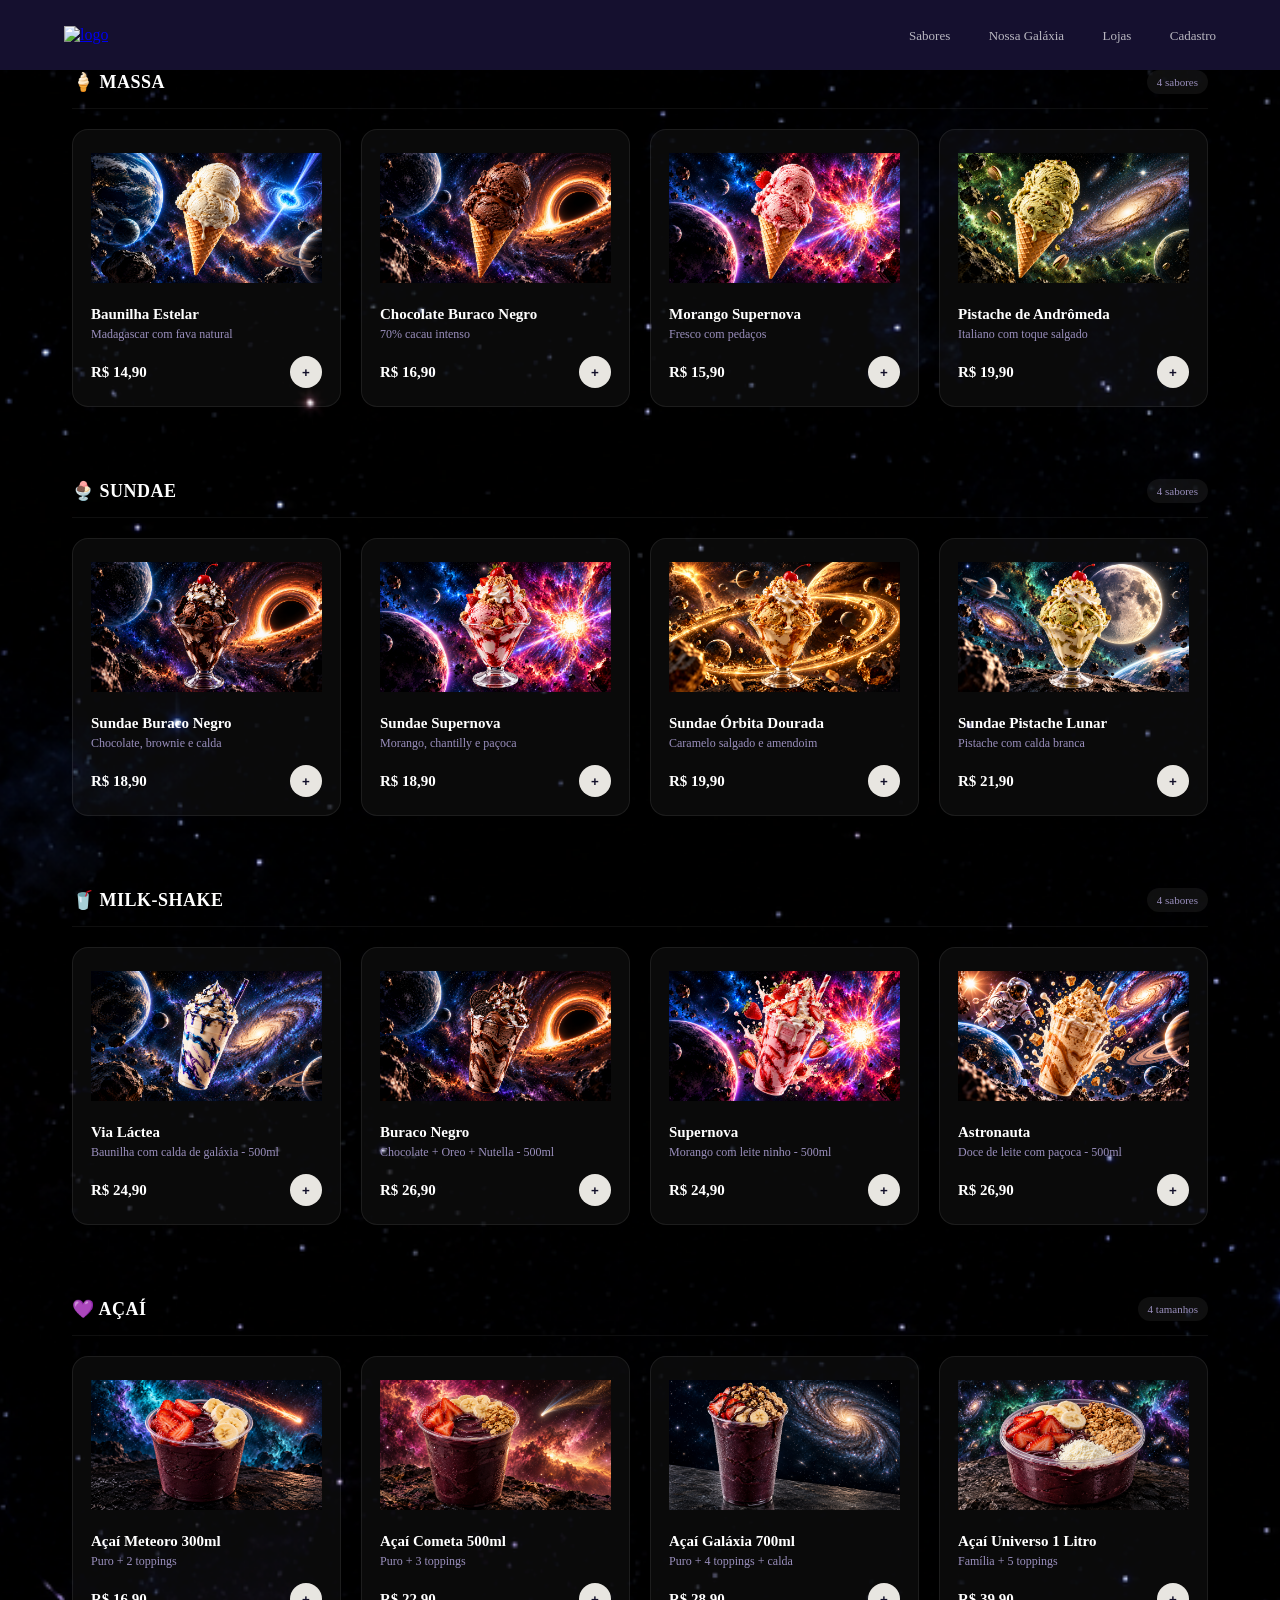
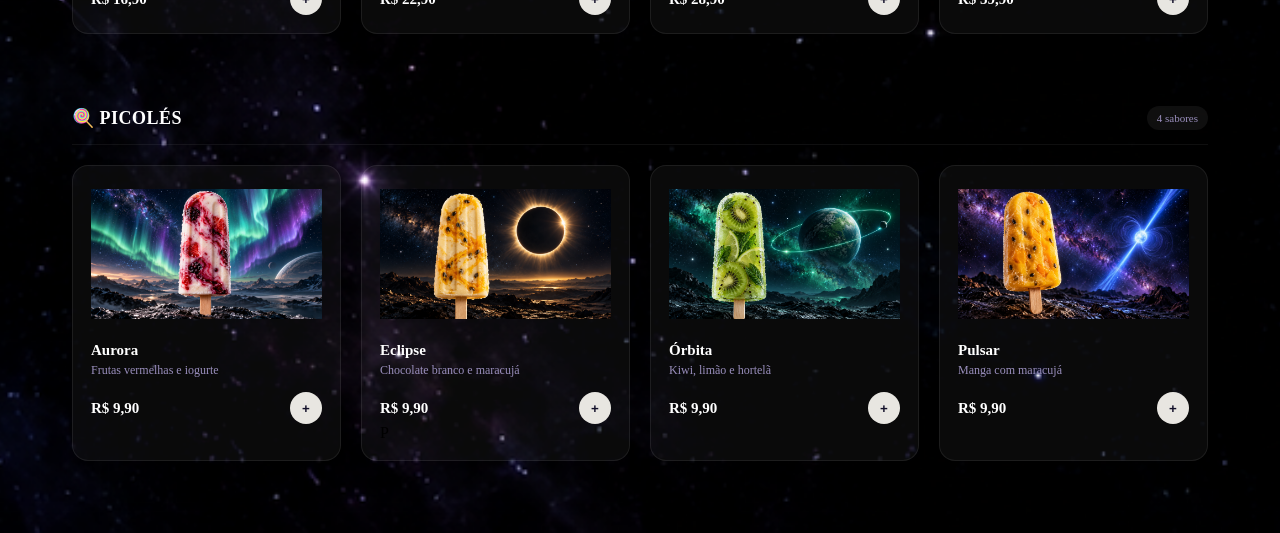
==== menu/index.html @ 1bc24edd "Adicionei o arquivo ao repositório" ====
<!DOCTYPE html>
<html lang="en">

<head>
    <meta charset="UTF-8">
    <meta name="viewport" content="width=device-width, initial-scale=1.0">
    <title>Menu do Creme Galáctico</title>
    <link rel="stylesheet" href="style.css">
</head>

<body>

    <header>
        <div class="header_container">
            <a href="index.html"><img src="../icons/gemini-svg (1).svg" alt="logo"></a>
            <nav class="header_nav">
                <ul>
                    <li><a href="">Sabores</a></li>
                    <li><a href="">Nossa Galáxia</a></li>
                    <li><a href="">Lojas</a></li>
                    <li><a href="">Cadastro</a></li>
                </ul>
            </nav>
        </div>
    </header>

    <main>
        <div class="menu-container">
            <div class="menu_hero">

            </div>
            <div class="card_container">
                <div class="category">
                    <div class="card_category">
                        <h2>🍦 Massa</h2>
                        <span>4 sabores</span>
                    </div>
                    <div class="cards">
                        <div class="card">
                            <img src="../img/Cone de Sorvete em Órbita Cósmica.png" alt="Baunilha Estelar">
                            <h3>Baunilha Estelar</h3>
                            <p>Madagascar com fava natural</p>
                            <div class="card_price"><strong>R$ 14,90</strong><button>+</button></div>
                        </div>
                        <div class="card">
                            <img src="../img/Cone de Chocolate no Vórtice Cósmico.png" alt="Chocolate Buraco Negro">
                            <h3>Chocolate Buraco Negro</h3>
                            <p>70% cacau intenso</p>
                            <div class="card_price"><strong>R$ 16,90</strong><button>+</button></div>
                        </div>
                        <div class="card">
                            <img src="../img/Casquinha de Morango no Espaço.png" alt="Morango Supernova">
                            <h3>Morango Supernova</h3>
                            <p>Fresco com pedaços</p>
                            <div class="card_price"><strong>R$ 15,90</strong><button>+</button></div>
                        </div>
                        <div class="card">
                            <img src="../img/Cone de Pistache na Galáxia.png" alt="Pistache Andrômeda">
                            <h3>Pistache de Andrômeda</h3>
                            <p>Italiano com toque salgado</p>
                            <div class="card_price"><strong>R$ 19,90</strong><button>+</button></div>
                        </div>
                    </div>
                </div>

                <div class="category">
                    <div class="card_category">
                        <h2>🍨 Sundae</h2>
                        <span>4 sabores</span>
                    </div>
                    <div class="cards">
                        <div class="card">
                            <img src="../img/ChatGPT Image 12 de out. de 2026, 12_16_58.png" alt="Sundae Buraco Negro">
                            <h3>Sundae Buraco Negro</h3>
                            <p>Chocolate, brownie e calda</p>
                            <div class="card_price"><strong>R$ 18,90</strong><button>+</button></div>
                        </div>
                        <div class="card">
                            <img src="../img/Sundae de Morango no Espaço.png" alt="Sundae Supernova">
                            <h3>Sundae Supernova</h3>
                            <p>Morango, chantilly e paçoca</p>
                            <div class="card_price"><strong>R$ 18,90</strong><button>+</button></div>
                        </div>
                        <div class="card">
                            <img src="../img/Sundae Cósmico de Caramelo e Amendoim.png" alt="Sundae Órbita">
                            <h3>Sundae Órbita Dourada</h3>
                            <p>Caramelo salgado e amendoim</p>
                            <div class="card_price"><strong>R$ 19,90</strong><button>+</button></div>
                        </div>
                        <div class="card">
                            <img src="../img/Sundae de Pistache no Cosmos.png" alt="Sundae Pistache">
                            <h3>Sundae Pistache Lunar</h3>
                            <p>Pistache com calda branca</p>
                            <div class="card_price"><strong>R$ 21,90</strong><button>+</button></div>
                        </div>
                    </div>
                </div>

                <div class="category">
                    <div class="card_category">
                        <h2>🥤 Milk-shake</h2>
                        <span>4 sabores</span>
                    </div>
                    <div class="cards">
                        <div class="card">
                            <img src="../img/Milkshake Galáctico Entre Estrelas.png" alt="Shake Via Láctea">
                            <h3>Via Láctea</h3>
                            <p>Baunilha com calda de galáxia - 500ml</p>
                            <div class="card_price"><strong>R$ 24,90</strong><button>+</button></div>
                        </div>
                        <div class="card">
                            <img src="../img/Milkshake Oreo Cósmico no Espaço.png" alt="Shake Buraco Negro">
                            <h3>Buraco Negro</h3>
                            <p>Chocolate + Oreo + Nutella - 500ml</p>
                            <div class="card_price"><strong>R$ 26,90</strong><button>+</button></div>
                        </div>
                        <div class="card">
                            <img src="../img/Milkshake de Morango Cósmico.png" alt="Shake Supernova">
                            <h3>Supernova</h3>
                            <p>Morango com leite ninho - 500ml</p>
                            <div class="card_price"><strong>R$ 24,90</strong><button>+</button></div>
                        </div>
                        <div class="card">
                            <img src="../img/Milkshake Cósmico em Órbita.png" alt="Shake Astronauta">
                            <h3>Astronauta</h3>
                            <p>Doce de leite com paçoca - 500ml</p>
                            <div class="card_price"><strong>R$ 26,90</strong><button>+</button></div>
                        </div>
                    </div>
                </div>

                <div class="category">
                    <div class="card_category">
                        <h2>💜 Açaí</h2>
                        <span>4 tamanhos</span>
                    </div>
                    <div class="cards">
                        <div class="card">
                            <img src="../img/Açaí cósmico com morango e banana.png" alt="Açaí Meteoro 300ml">
                            <h3>Açaí Meteoro 300ml</h3>
                            <p>Puro + 2 toppings</p>
                            <div class="card_price"><strong>R$ 16,90</strong><button>+</button></div>
                        </div>
                        <div class="card">
                            <img src="../img/Açaí galáctico com morango, banana e granola.png" alt="Açaí Cometa 500ml">
                            <h3>Açaí Cometa 500ml</h3>
                            <p>Puro + 3 toppings</p>
                            <div class="card_price"><strong>R$ 22,90</strong><button>+</button></div>
                        </div>
                        <div class="card">
                            <img src="../img/Açaí cósmico com quatro coberturas.png" alt="Açaí Galáxia 700ml">
                            <h3>Açaí Galáxia 700ml</h3>
                            <p>Puro + 4 toppings + calda</p>
                            <div class="card_price"><strong>R$ 28,90</strong><button>+</button></div>
                        </div>
                        <div class="card">
                            <img src="../img/Açaí família com cinco coberturas cósmicas.png" alt="Açaí Universo 1L">
                            <h3>Açaí Universo 1 Litro</h3>
                            <p>Família + 5 toppings</p>
                            <div class="card_price"><strong>R$ 39,90</strong><button>+</button></div>
                        </div>
                    </div>
                </div>

                <div class="category">
                    <div class="card_category">
                        <h2>🍭 Picolés</h2>
                        <span>4 sabores</span>
                    </div>
                    <div class="cards">
                        <div class="card">
                            <img src="../img/Picolé cremoso de frutas vermelhas sob aurora.png" alt="Aurora">
                            <h3>Aurora</h3>
                            <p>Frutas vermelhas e iogurte</p>
                            <div class="card_price"><strong>R$ 9,90</strong><button>+</button></div>
                        </div>
                        <div class="card">
                            <img src="../img/Picolé branco de maracujá sob eclipse solar.png" alt="Eclipse">
                            <h3>Eclipse</h3>
                            <p>Chocolate branco e maracujá</p>
                            <div class="card_price"><strong>R$ 9,90</strong><button>+</button></div>P
                        </div>
                        <div class="card">
                            <img src="../img/Picolé de kiwi sob órbita turquesa.png" alt="Órbita">
                            <h3>Órbita</h3>
                            <p>Kiwi, limão e hortelã</p>
                            <div class="card_price"><strong>R$ 9,90</strong><button>+</button></div>
                        </div>
                        <div class="card">
                            <img src="../img/Picolé de manga-maracujá sob um pulsar.png" alt="Pulsar">
                            <h3>Pulsar</h3>
                            <p>Manga com maracujá</p>
                            <div class="card_price"><strong>R$ 9,90</strong><button>+</button></div>
                        </div>
                    </div>
                </div>
            </div>
    </main>
</body>

</html>
---- menu/style.css ----
* {
    margin: 0;
    padding: 0;
    box-sizing: border-box;
}
:root {
  --primary-color: #15102F;
  --secudary-color: #6943A1;
  --secundary-color: #D7FF62;
  --tertiary-color: #FFFFFFB3;
}

body {
    background-image: url(../img/Panorama\ Cósmico\ em\ Azul\ Profundo\ \(1\).png);
    background-repeat: no-repeat;
    background-position: center;
    background-size: cover;
    min-height: 100vh;
    margin: 0;
}

header {
   background-color: var(--primary-color); 
  position: relative;
  width: 100%;
  z-index: 10;

}

.header_container {
  display: flex;
  align-items: center;
  justify-content: space-between;
  max-width: 1440px;
  margin: 0 auto;
  padding: 26px 5vw;
  width: 100%; 
}

.logo {
    height: 32px;
    width: auto;
}

.header_nav ul {
  gap: clamp(24px, 3vw, 52px);
  display: flex;
  list-style: none;
}

.header_nav a {
  color: var(--tertiary-color);
  text-decoration: none;
  font-size: 13px;
  font-weight: 400;
}

.menu_container {
  padding: 80px 0;
}

.card_container {
  max-width: 1200px;
  margin: 0 auto;
  padding: 0 32px;
}

.category {
  margin-bottom: 72px;
}

.card_category {
  display: flex;
  justify-content: space-between;
  align-items: center;
  margin-bottom: 20px;
  border-bottom: 1px solid rgba(255,255,255,0.06);
  padding-bottom: 14px;
}

.card_category h2 {
  color: #fff;
  font-size: 18px;
  font-weight: 700;
  text-transform: uppercase;
  letter-spacing: 0.5px;
}

.card_category span {
  color: #9a8fbd;
  font-size: 11px;
  background: rgba(255,255,255,0.06);
  padding: 6px 10px;
  border-radius: 20px;
}
.cards {
  display: grid;
  grid-template-columns: repeat(4, 1fr);
  gap: 20px;
}

.card {
  background: rgba(255,255,255,0.04);
  border: 1px solid rgba(255,255,255,0.08);
  border-radius: 16px;
  padding: 18px;
  position: relative;
  transition: 0.3s;
}

.card:hover {
  background: rgba(255,255,255,0.07);
  border-color: #6d5bd0;
  transform: translateY(-4px);
}

.card img {
  width: 100%;
  height: 140px;
  object-fit: contain;
  margin-bottom: 14px;
}

.card h3 { color: #fff; font-size: 15px; font-weight: 600; margin-bottom: 4px; }
.card p { color: #9a8fbd; font-size: 12px; margin-bottom: 14px; }

.card_price {
  display: flex;
  justify-content: space-between;
  align-items: center;
  margin-top: auto;
}

.card_price strong { 
  color: #fff; font-size: 15px; }

.card_price button {
  width: 32px;
  height: 32px;
  border-radius: 50%;
  border: none;
  background: #e8e6e1;
  color: #12102a;
  font-weight: 700;
  cursor: pointer;
}
/* RESPONSIVO */
@media (max-width: 1024px) {
  .cards { grid-template-columns: repeat(2, 1fr); }
}
@media (max-width: 768px) {
  .header_container {
    flex-direction: column;
    text-align: center;
  }
}
@media (max-width: 512px) {
  .cards { grid-template-columns: 1fr; }
}
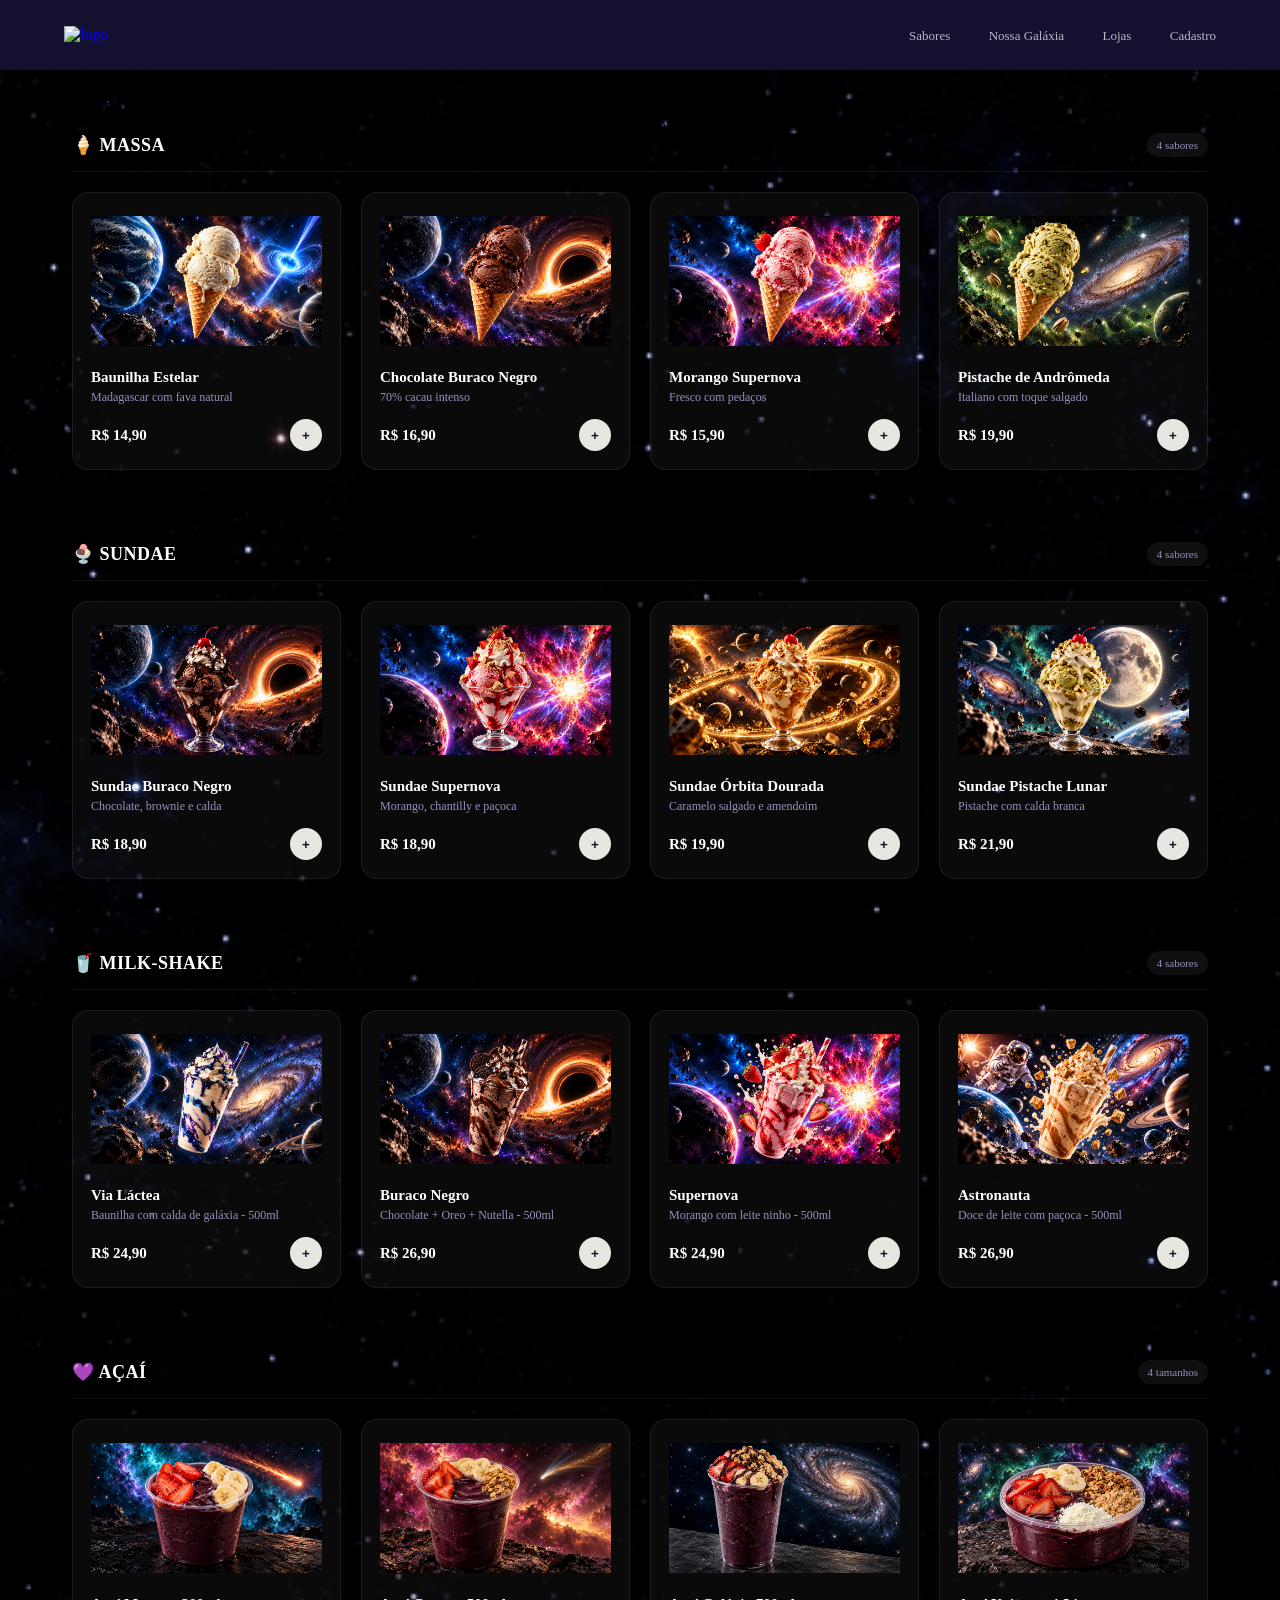
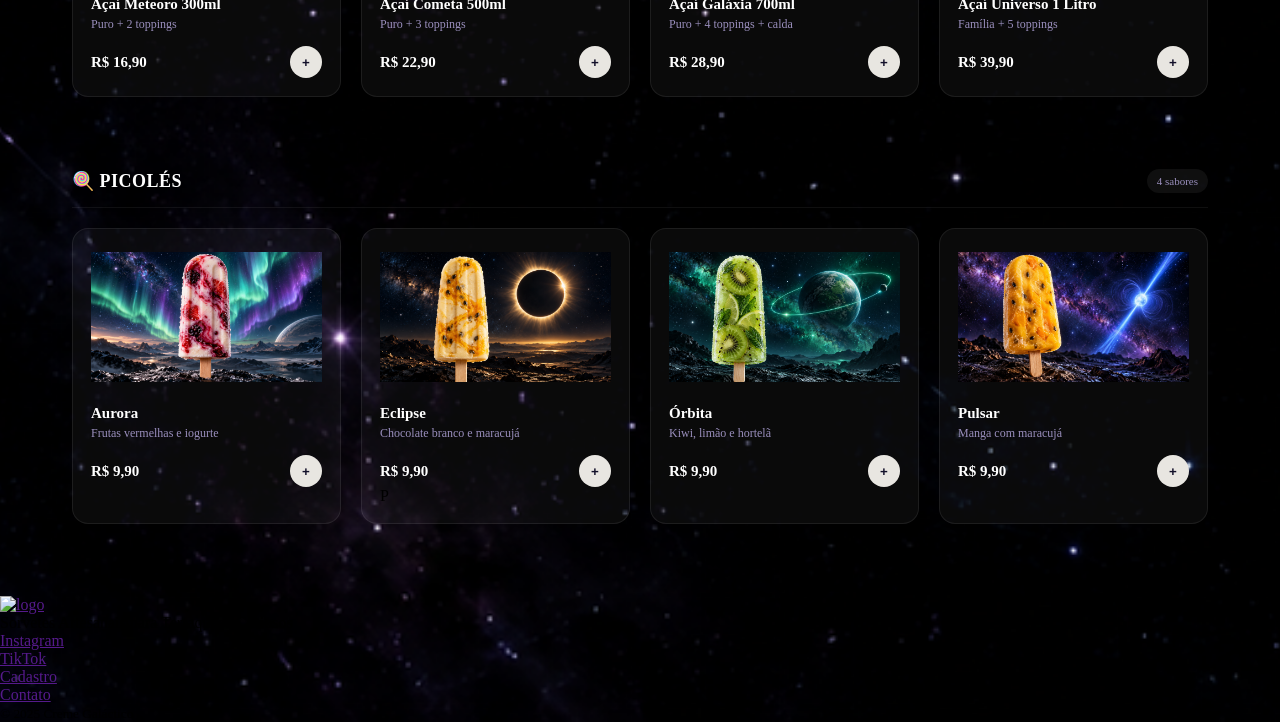
==== commit 28e71c4e: "Adicionei o Banner e o Rodapé" ====
--- a/menu/index.html
+++ b/menu/index.html
@@ -1,5 +1,5 @@
 <!DOCTYPE html>
-<html lang="en">
+<html lang="pt-br">
 
 <head>
     <meta charset="UTF-8">
@@ -27,7 +27,9 @@
     <main>
         <div class="menu-container">
             <div class="menu_hero">
-
+                <span>-CONSTELAÇAO DE SABORES</span>
+                <h2>ESCOLHA O SEU <span class="h2_span">destino</span></h2>
+                <p>Receitas autorais criadas para surpreender até os paladares mais aventureiros. Cada colherada é uma nova descoberta.</p>
             </div>
             <div class="card_container">
                 <div class="category">
@@ -196,6 +198,21 @@
                 </div>
             </div>
     </main>
+    <footer>
+        <div class="footer_container">
+            <a href=""><img src="../icons/gemini-svg (1).svg" alt="logo"></a>
+            <p>Sorvetes Artesanais para Terraqueos Curiosos</p>
+            <nav class="footer_nav">
+                <ul>
+                    <li><a href="">Instagram</a></li>
+                    <li><a href="">TikTok</a></li>
+                    <li><a href="">Cadastro</a></li>
+                    <li><a href="">Contato</a></li>
+                </ul>
+                <small>© 2025 Creme Galáctico</small>
+            </nav>
+        </div>
+    </footer>
 </body>
 
 </html>
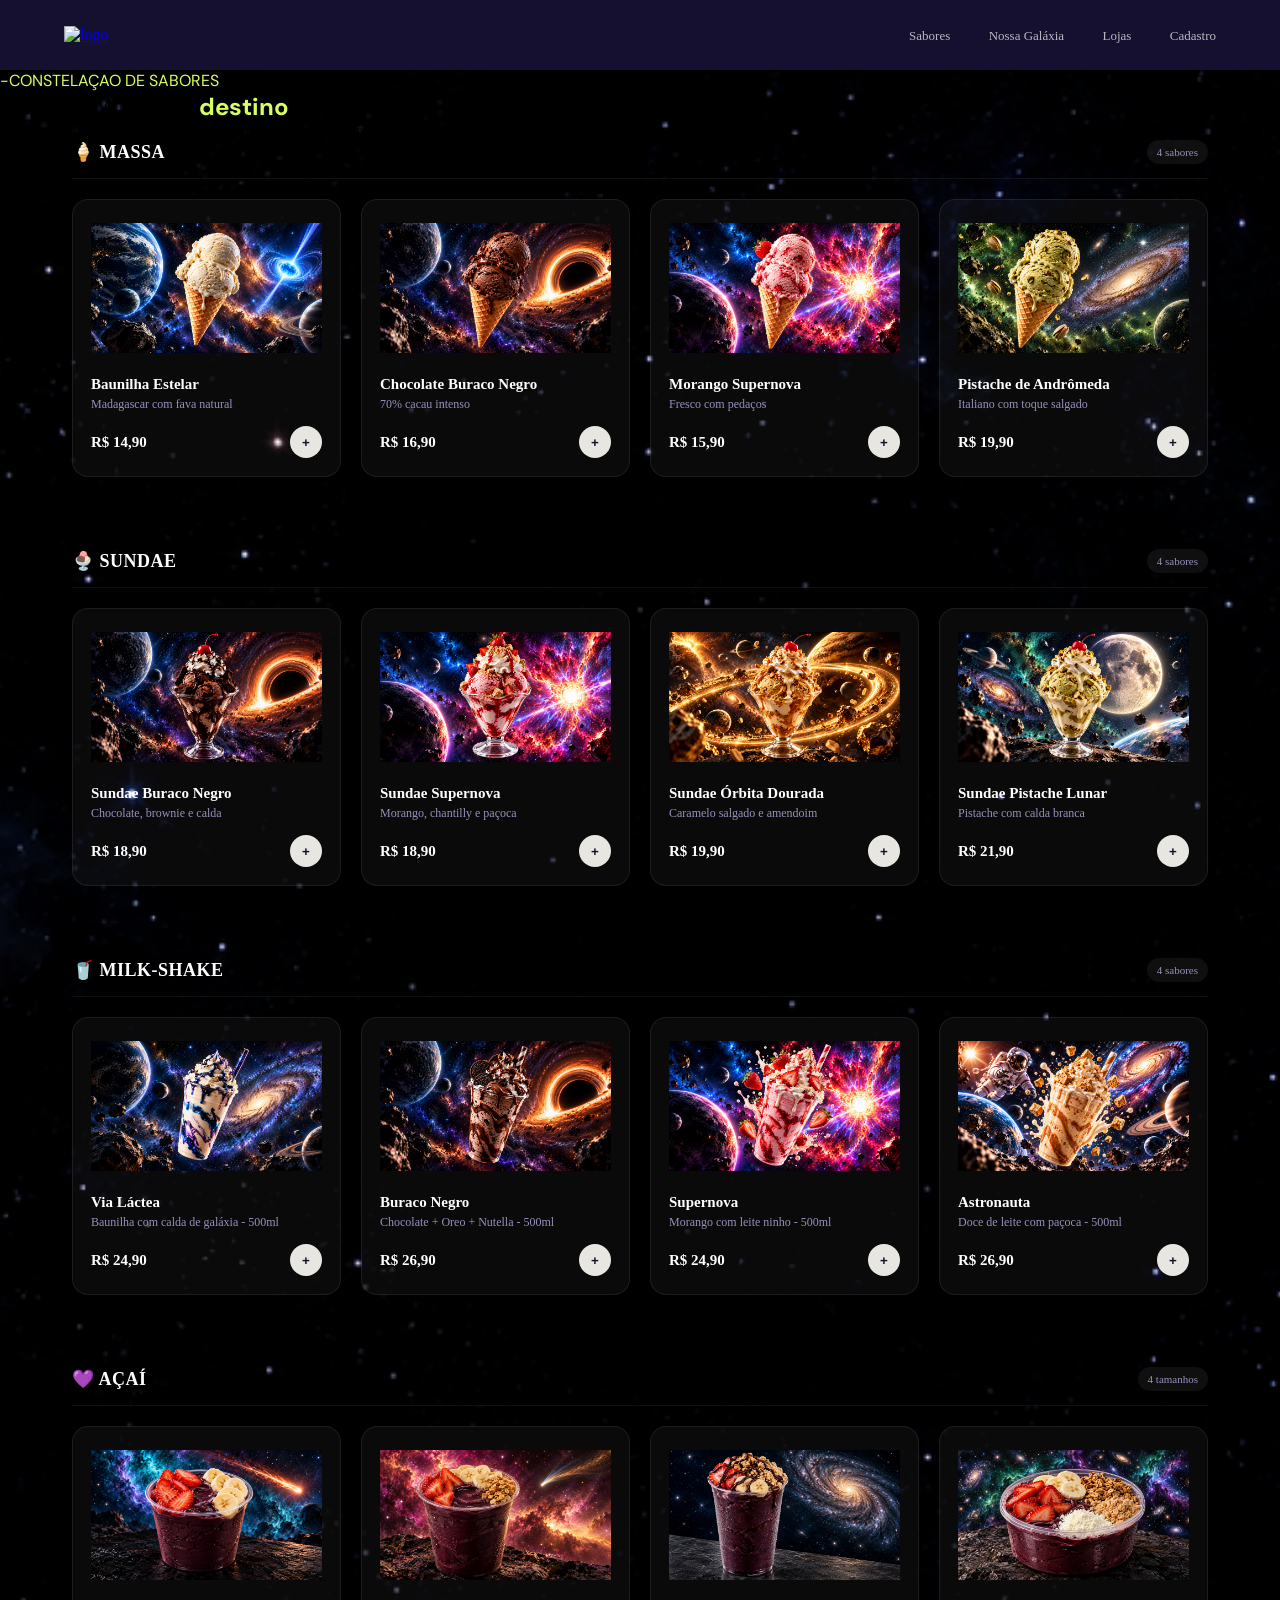
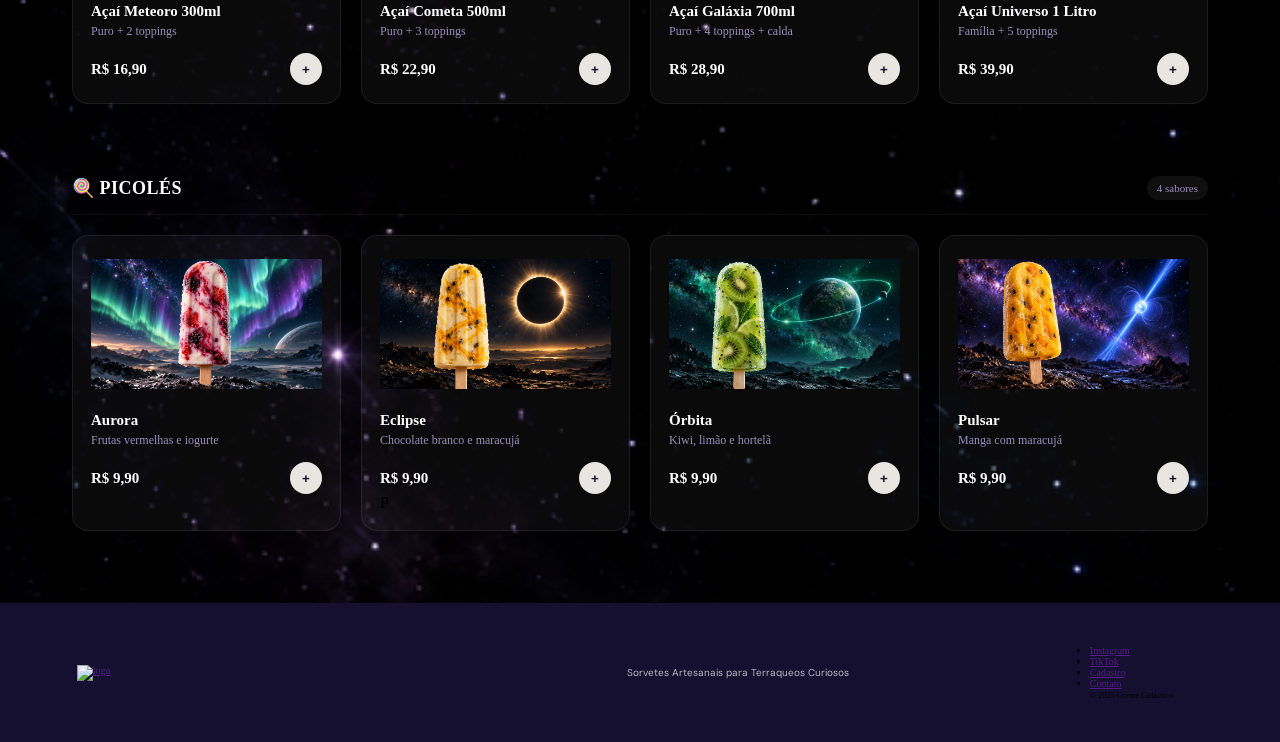
==== commit 0e8e2484: "Iniciei a estilização do banner e do cabeçalho" ====
--- a/menu/index.html
+++ b/menu/index.html
@@ -12,7 +12,7 @@
 
     <header>
         <div class="header_container">
-            <a href="index.html"><img src="../icons/gemini-svg (1).svg" alt="logo"></a>
+            <a href="index.html"><img src="../icons/gemini-svg (1).svg" alt="logo" class="logo"></a>
             <nav class="header_nav">
                 <ul>
                     <li><a href="">Sabores</a></li>
@@ -198,9 +198,10 @@
                 </div>
             </div>
     </main>
+
     <footer>
         <div class="footer_container">
-            <a href=""><img src="../icons/gemini-svg (1).svg" alt="logo"></a>
+            <a href=""><img src="../icons/gemini-svg (1).svg" alt="logo" class="logo"></a>
             <p>Sorvetes Artesanais para Terraqueos Curiosos</p>
             <nav class="footer_nav">
                 <ul>
@@ -213,6 +214,7 @@
             </nav>
         </div>
     </footer>
+    
 </body>
 
 </html>
--- a/menu/style.css
+++ b/menu/style.css
@@ -1,3 +1,5 @@
+@import url('https://fonts.googleapis.com/css2?family=DM+Sans:ital,opsz,wght@0,9..40,100..1000;1,9..40,100..1000&display=swap');
+
 * {
     margin: 0;
     padding: 0;
@@ -8,6 +10,7 @@
   --secudary-color: #6943A1;
   --secundary-color: #D7FF62;
   --tertiary-color: #FFFFFFB3;
+  --font-family: font-family: "DM Sans", sans-serif;
 }
 
 body {
@@ -59,6 +62,15 @@
   padding: 80px 0;
 }
 
+.menu_hero {
+  
+}
+
+.menu_hero span {
+  font-family: "DM Sans", sans-serif;
+  color: var(--secundary-color);
+}
+
 .card_container {
   max-width: 1200px;
   margin: 0 auto;
@@ -110,7 +122,7 @@
 
 .card:hover {
   background: rgba(255,255,255,0.07);
-  border-color: #6d5bd0;
+  border-color: var(--secundary-color);
   transform: translateY(-4px);
 }
 
@@ -121,8 +133,14 @@
   margin-bottom: 14px;
 }
 
-.card h3 { color: #fff; font-size: 15px; font-weight: 600; margin-bottom: 4px; }
-.card p { color: #9a8fbd; font-size: 12px; margin-bottom: 14px; }
+.card h3 { color: #fff; font-size: 15px; 
+  font-weight: 600; 
+  margin-bottom: 4px; 
+}
+.card p { color: #9a8fbd; 
+  font-size: 12px; 
+  margin-bottom: 14px; 
+}
 
 .card_price {
   display: flex;
@@ -144,16 +162,40 @@
   font-weight: 700;
   cursor: pointer;
 }
-/* RESPONSIVO */
-@media (max-width: 1024px) {
+
+footer {
+  width: 100%;
+  background-color: var(--primary-color);
+}
+
+.footer_container {
+  font-size: 10px;
+  display: grid;
+  align-items: center;
+  grid-template-columns: 1.2fr 1fr auto auto;
+  gap: 30px;
+  max-width: 1440px;
+  margin: 0 auto;
+  padding: 42px 6vw;
+}
+
+.logo {
+  height: 32px;
+  width: auto;
+}
+
+.footer_container p {
+  font-family: "DM Sans", sans-serif;
+  color: var(--tertiary-color)
+}
+
+@media (max-width: 900px) {
   .cards { grid-template-columns: repeat(2, 1fr); }
-}
-@media (max-width: 768px) {
   .header_container {
     flex-direction: column;
     text-align: center;
-  }
-}
-@media (max-width: 512px) {
+}
+}
+@media (max-width: 600px) {
   .cards { grid-template-columns: 1fr; }
 }
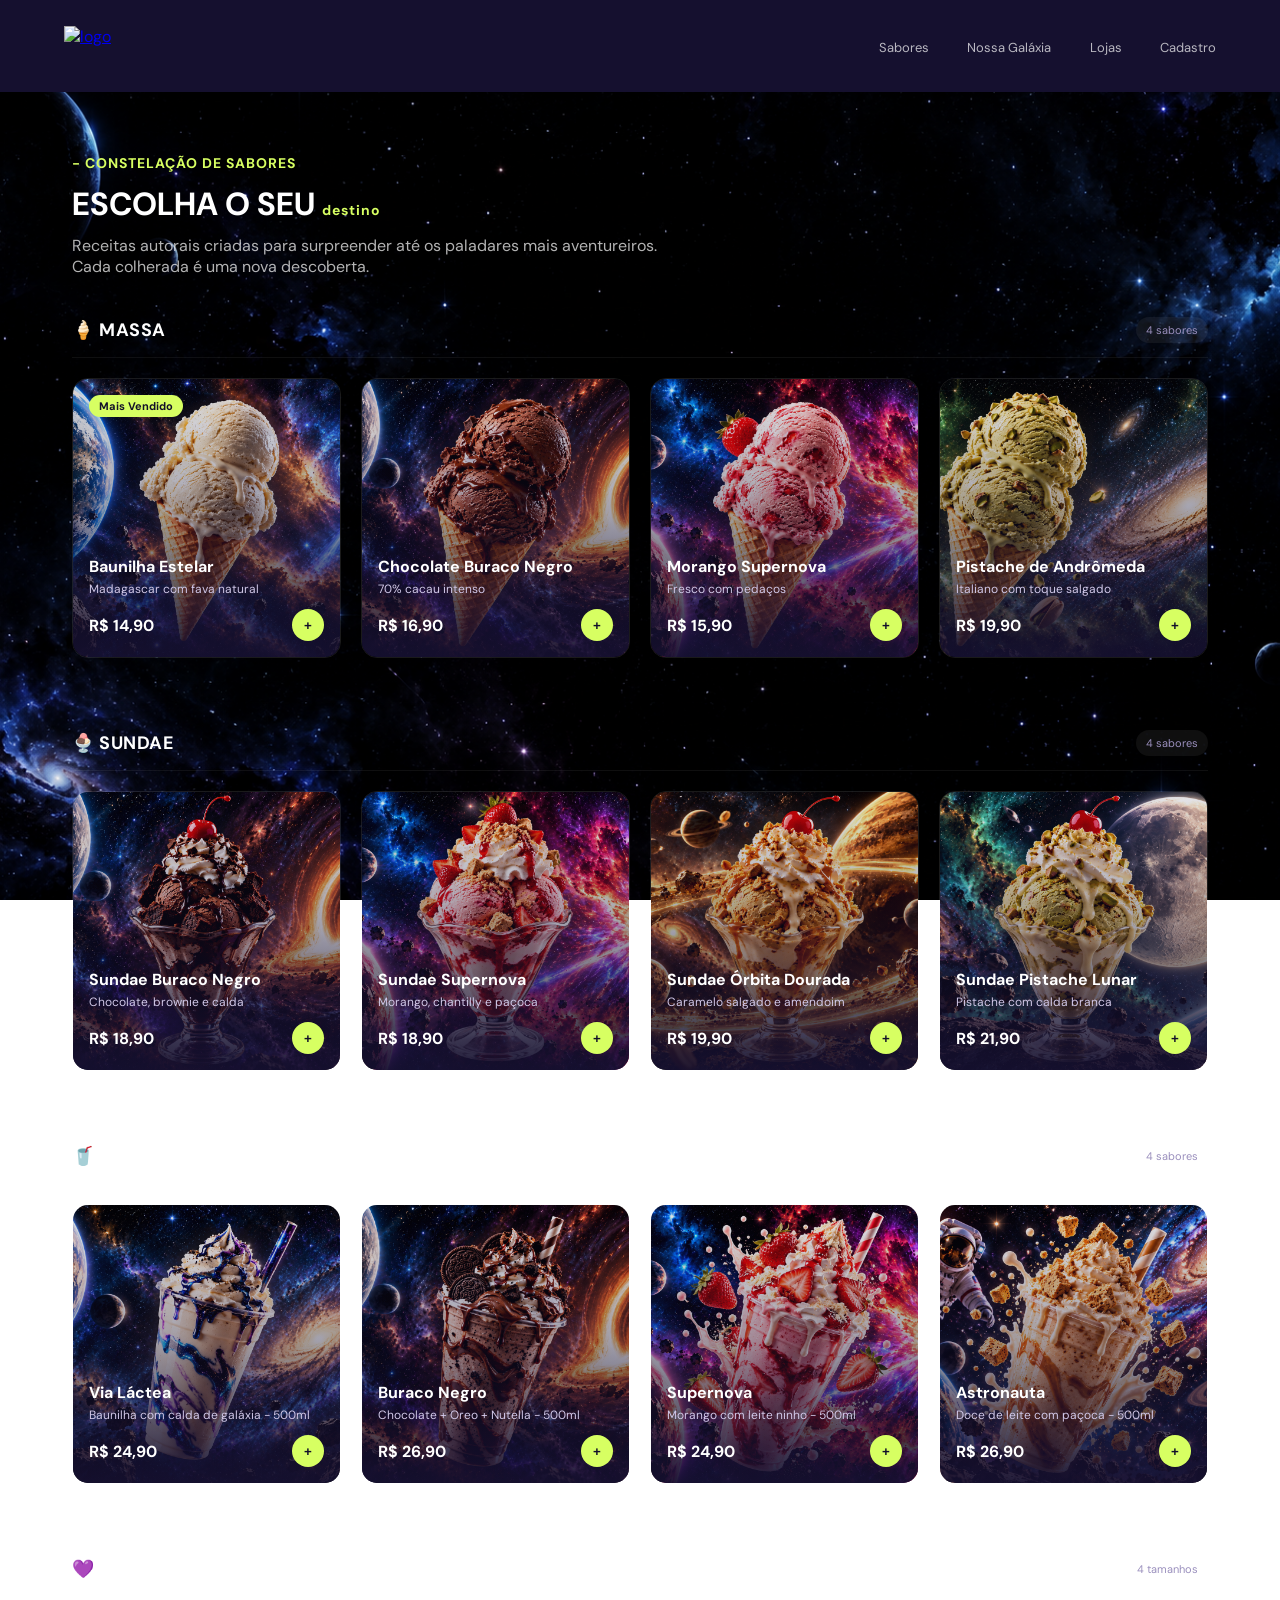
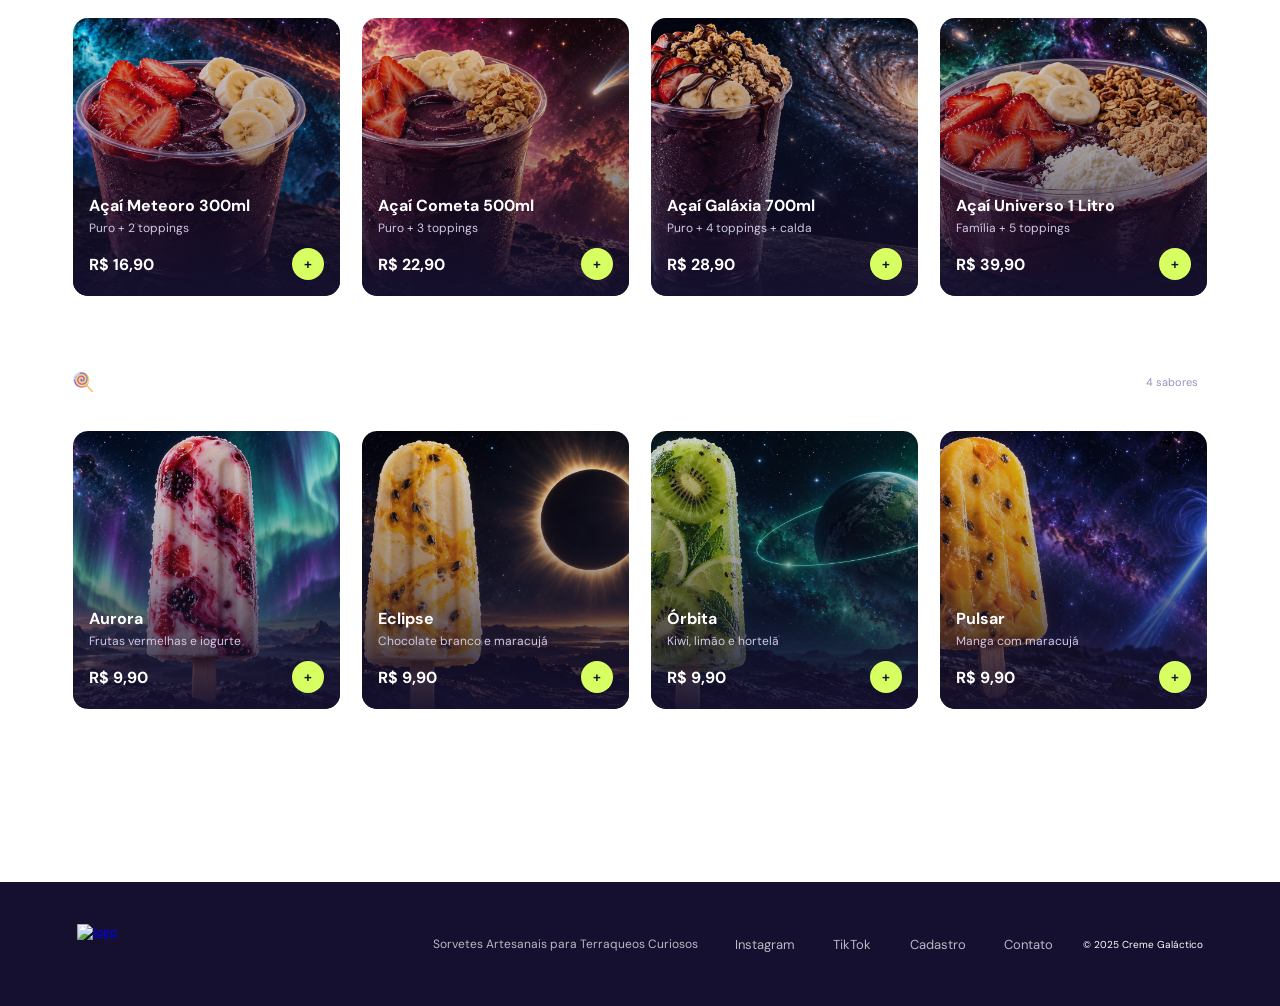
==== commit 75c3294d: "Estilizei o menu mais uma vez" ====
--- a/menu/index.html
+++ b/menu/index.html
@@ -15,22 +15,23 @@
             <a href="index.html"><img src="../icons/gemini-svg (1).svg" alt="logo" class="logo"></a>
             <nav class="header_nav">
                 <ul>
-                    <li><a href="">Sabores</a></li>
-                    <li><a href="">Nossa Galáxia</a></li>
-                    <li><a href="">Lojas</a></li>
-                    <li><a href="">Cadastro</a></li>
+                    <li><a href="#">Sabores</a></li>
+                    <li><a href="#">Nossa Galáxia</a></li>
+                    <li><a href="#">Lojas</a></li>
+                    <li><a href="#">Cadastro</a></li>
                 </ul>
             </nav>
         </div>
     </header>
 
     <main>
-        <div class="menu-container">
+        <div class="menu_container">
             <div class="menu_hero">
-                <span>-CONSTELAÇAO DE SABORES</span>
+                <span>- CONSTELAÇÃO DE SABORES</span>
                 <h2>ESCOLHA O SEU <span class="h2_span">destino</span></h2>
                 <p>Receitas autorais criadas para surpreender até os paladares mais aventureiros. Cada colherada é uma nova descoberta.</p>
             </div>
+
             <div class="card_container">
                 <div class="category">
                     <div class="card_category">
@@ -38,30 +39,48 @@
                         <span>4 sabores</span>
                     </div>
                     <div class="cards">
-                        <div class="card">
-                            <img src="../img/Cone de Sorvete em Órbita Cósmica.png" alt="Baunilha Estelar">
-                            <h3>Baunilha Estelar</h3>
-                            <p>Madagascar com fava natural</p>
-                            <div class="card_price"><strong>R$ 14,90</strong><button>+</button></div>
-                        </div>
-                        <div class="card">
-                            <img src="../img/Cone de Chocolate no Vórtice Cósmico.png" alt="Chocolate Buraco Negro">
-                            <h3>Chocolate Buraco Negro</h3>
-                            <p>70% cacau intenso</p>
-                            <div class="card_price"><strong>R$ 16,90</strong><button>+</button></div>
-                        </div>
-                        <div class="card">
-                            <img src="../img/Casquinha de Morango no Espaço.png" alt="Morango Supernova">
-                            <h3>Morango Supernova</h3>
-                            <p>Fresco com pedaços</p>
-                            <div class="card_price"><strong>R$ 15,90</strong><button>+</button></div>
-                        </div>
-                        <div class="card">
-                            <img src="../img/Cone de Pistache na Galáxia.png" alt="Pistache Andrômeda">
-                            <h3>Pistache de Andrômeda</h3>
-                            <p>Italiano com toque salgado</p>
-                            <div class="card_price"><strong>R$ 19,90</strong><button>+</button></div>
-                        </div>
+                        
+                        <div class="card">
+                            <img src="../img/Cone de Sorvete em Órbita Cósmica.png" alt="Baunilha Estelar" class="card_bg_img">
+                            <div class="card_overlay"></div>
+                            <span class="badge">Mais Vendido</span>
+                            <div class="card_content">
+                                <h3>Baunilha Estelar</h3>
+                                <p>Madagascar com fava natural</p>
+                                <div class="card_price"><strong>R$ 14,90</strong><button>+</button></div>
+                            </div>
+                        </div>
+
+                        <div class="card">
+                            <img src="../img/Cone de Chocolate no Vórtice Cósmico.png" alt="Chocolate Buraco Negro" class="card_bg_img">
+                            <div class="card_overlay"></div>
+                            <div class="card_content">
+                                <h3>Chocolate Buraco Negro</h3>
+                                <p>70% cacau intenso</p>
+                                <div class="card_price"><strong>R$ 16,90</strong><button>+</button></div>
+                            </div>
+                        </div>
+
+                        <div class="card">
+                            <img src="../img/Casquinha de Morango no Espaço.png" alt="Morango Supernova" class="card_bg_img">
+                            <div class="card_overlay"></div>
+                            <div class="card_content">
+                                <h3>Morango Supernova</h3>
+                                <p>Fresco com pedaços</p>
+                                <div class="card_price"><strong>R$ 15,90</strong><button>+</button></div>
+                            </div>
+                        </div>
+
+                        <div class="card">
+                            <img src="../img/Cone de Pistache na Galáxia.png" alt="Pistache Andrômeda" class="card_bg_img">
+                            <div class="card_overlay"></div>
+                            <div class="card_content">
+                                <h3>Pistache de Andrômeda</h3>
+                                <p>Italiano com toque salgado</p>
+                                <div class="card_price"><strong>R$ 19,90</strong><button>+</button></div>
+                            </div>
+                        </div>
+
                     </div>
                 </div>
 
@@ -71,30 +90,47 @@
                         <span>4 sabores</span>
                     </div>
                     <div class="cards">
-                        <div class="card">
-                            <img src="../img/ChatGPT Image 12 de out. de 2026, 12_16_58.png" alt="Sundae Buraco Negro">
-                            <h3>Sundae Buraco Negro</h3>
-                            <p>Chocolate, brownie e calda</p>
-                            <div class="card_price"><strong>R$ 18,90</strong><button>+</button></div>
-                        </div>
-                        <div class="card">
-                            <img src="../img/Sundae de Morango no Espaço.png" alt="Sundae Supernova">
-                            <h3>Sundae Supernova</h3>
-                            <p>Morango, chantilly e paçoca</p>
-                            <div class="card_price"><strong>R$ 18,90</strong><button>+</button></div>
-                        </div>
-                        <div class="card">
-                            <img src="../img/Sundae Cósmico de Caramelo e Amendoim.png" alt="Sundae Órbita">
-                            <h3>Sundae Órbita Dourada</h3>
-                            <p>Caramelo salgado e amendoim</p>
-                            <div class="card_price"><strong>R$ 19,90</strong><button>+</button></div>
-                        </div>
-                        <div class="card">
-                            <img src="../img/Sundae de Pistache no Cosmos.png" alt="Sundae Pistache">
-                            <h3>Sundae Pistache Lunar</h3>
-                            <p>Pistache com calda branca</p>
-                            <div class="card_price"><strong>R$ 21,90</strong><button>+</button></div>
-                        </div>
+                        
+                        <div class="card">
+                            <img src="../img/ChatGPT Image 12 de out. de 2026, 12_16_58.png" alt="Sundae Buraco Negro" class="card_bg_img">
+                            <div class="card_overlay"></div>
+                            <div class="card_content">
+                                <h3>Sundae Buraco Negro</h3>
+                                <p>Chocolate, brownie e calda</p>
+                                <div class="card_price"><strong>R$ 18,90</strong><button>+</button></div>
+                            </div>
+                        </div>
+
+                        <div class="card">
+                            <img src="../img/Sundae de Morango no Espaço.png" alt="Sundae Supernova" class="card_bg_img">
+                            <div class="card_overlay"></div>
+                            <div class="card_content">
+                                <h3>Sundae Supernova</h3>
+                                <p>Morango, chantilly e paçoca</p>
+                                <div class="card_price"><strong>R$ 18,90</strong><button>+</button></div>
+                            </div>
+                        </div>
+
+                        <div class="card">
+                            <img src="../img/Sundae Cósmico de Caramelo e Amendoim.png" alt="Sundae Órbita" class="card_bg_img">
+                            <div class="card_overlay"></div>
+                            <div class="card_content">
+                                <h3>Sundae Órbita Dourada</h3>
+                                <p>Caramelo salgado e amendoim</p>
+                                <div class="card_price"><strong>R$ 19,90</strong><button>+</button></div>
+                            </div>
+                        </div>
+
+                        <div class="card">
+                            <img src="../img/Sundae de Pistache no Cosmos.png" alt="Sundae Pistache" class="card_bg_img">
+                            <div class="card_overlay"></div>
+                            <div class="card_content">
+                                <h3>Sundae Pistache Lunar</h3>
+                                <p>Pistache com calda branca</p>
+                                <div class="card_price"><strong>R$ 21,90</strong><button>+</button></div>
+                            </div>
+                        </div>
+
                     </div>
                 </div>
 
@@ -104,30 +140,47 @@
                         <span>4 sabores</span>
                     </div>
                     <div class="cards">
-                        <div class="card">
-                            <img src="../img/Milkshake Galáctico Entre Estrelas.png" alt="Shake Via Láctea">
-                            <h3>Via Láctea</h3>
-                            <p>Baunilha com calda de galáxia - 500ml</p>
-                            <div class="card_price"><strong>R$ 24,90</strong><button>+</button></div>
-                        </div>
-                        <div class="card">
-                            <img src="../img/Milkshake Oreo Cósmico no Espaço.png" alt="Shake Buraco Negro">
-                            <h3>Buraco Negro</h3>
-                            <p>Chocolate + Oreo + Nutella - 500ml</p>
-                            <div class="card_price"><strong>R$ 26,90</strong><button>+</button></div>
-                        </div>
-                        <div class="card">
-                            <img src="../img/Milkshake de Morango Cósmico.png" alt="Shake Supernova">
-                            <h3>Supernova</h3>
-                            <p>Morango com leite ninho - 500ml</p>
-                            <div class="card_price"><strong>R$ 24,90</strong><button>+</button></div>
-                        </div>
-                        <div class="card">
-                            <img src="../img/Milkshake Cósmico em Órbita.png" alt="Shake Astronauta">
-                            <h3>Astronauta</h3>
-                            <p>Doce de leite com paçoca - 500ml</p>
-                            <div class="card_price"><strong>R$ 26,90</strong><button>+</button></div>
-                        </div>
+                        
+                        <div class="card">
+                            <img src="../img/Milkshake Galáctico Entre Estrelas.png" alt="Shake Via Láctea" class="card_bg_img">
+                            <div class="card_overlay"></div>
+                            <div class="card_content">
+                                <h3>Via Láctea</h3>
+                                <p>Baunilha com calda de galáxia - 500ml</p>
+                                <div class="card_price"><strong>R$ 24,90</strong><button>+</button></div>
+                            </div>
+                        </div>
+
+                        <div class="card">
+                            <img src="../img/Milkshake Oreo Cósmico no Espaço.png" alt="Shake Buraco Negro" class="card_bg_img">
+                            <div class="card_overlay"></div>
+                            <div class="card_content">
+                                <h3>Buraco Negro</h3>
+                                <p>Chocolate + Oreo + Nutella - 500ml</p>
+                                <div class="card_price"><strong>R$ 26,90</strong><button>+</button></div>
+                            </div>
+                        </div>
+
+                        <div class="card">
+                            <img src="../img/Milkshake de Morango Cósmico.png" alt="Shake Supernova" class="card_bg_img">
+                            <div class="card_overlay"></div>
+                            <div class="card_content">
+                                <h3>Supernova</h3>
+                                <p>Morango com leite ninho - 500ml</p>
+                                <div class="card_price"><strong>R$ 24,90</strong><button>+</button></div>
+                            </div>
+                        </div>
+
+                        <div class="card">
+                            <img src="../img/Milkshake Cósmico em Órbita.png" alt="Shake Astronauta" class="card_bg_img">
+                            <div class="card_overlay"></div>
+                            <div class="card_content">
+                                <h3>Astronauta</h3>
+                                <p>Doce de leite com paçoca - 500ml</p>
+                                <div class="card_price"><strong>R$ 26,90</strong><button>+</button></div>
+                            </div>
+                        </div>
+
                     </div>
                 </div>
 
@@ -137,30 +190,47 @@
                         <span>4 tamanhos</span>
                     </div>
                     <div class="cards">
-                        <div class="card">
-                            <img src="../img/Açaí cósmico com morango e banana.png" alt="Açaí Meteoro 300ml">
-                            <h3>Açaí Meteoro 300ml</h3>
-                            <p>Puro + 2 toppings</p>
-                            <div class="card_price"><strong>R$ 16,90</strong><button>+</button></div>
-                        </div>
-                        <div class="card">
-                            <img src="../img/Açaí galáctico com morango, banana e granola.png" alt="Açaí Cometa 500ml">
-                            <h3>Açaí Cometa 500ml</h3>
-                            <p>Puro + 3 toppings</p>
-                            <div class="card_price"><strong>R$ 22,90</strong><button>+</button></div>
-                        </div>
-                        <div class="card">
-                            <img src="../img/Açaí cósmico com quatro coberturas.png" alt="Açaí Galáxia 700ml">
-                            <h3>Açaí Galáxia 700ml</h3>
-                            <p>Puro + 4 toppings + calda</p>
-                            <div class="card_price"><strong>R$ 28,90</strong><button>+</button></div>
-                        </div>
-                        <div class="card">
-                            <img src="../img/Açaí família com cinco coberturas cósmicas.png" alt="Açaí Universo 1L">
-                            <h3>Açaí Universo 1 Litro</h3>
-                            <p>Família + 5 toppings</p>
-                            <div class="card_price"><strong>R$ 39,90</strong><button>+</button></div>
-                        </div>
+                        
+                        <div class="card">
+                            <img src="../img/Açaí cósmico com morango e banana.png" alt="Açaí Meteoro" class="card_bg_img">
+                            <div class="card_overlay"></div>
+                            <div class="card_content">
+                                <h3>Açaí Meteoro 300ml</h3>
+                                <p>Puro + 2 toppings</p>
+                                <div class="card_price"><strong>R$ 16,90</strong><button>+</button></div>
+                            </div>
+                        </div>
+
+                        <div class="card">
+                            <img src="../img/Açaí galáctico com morango, banana e granola.png" alt="Açaí Cometa" class="card_bg_img">
+                            <div class="card_overlay"></div>
+                            <div class="card_content">
+                                <h3>Açaí Cometa 500ml</h3>
+                                <p>Puro + 3 toppings</p>
+                                <div class="card_price"><strong>R$ 22,90</strong><button>+</button></div>
+                            </div>
+                        </div>
+
+                        <div class="card">
+                            <img src="../img/Açaí cósmico com quatro coberturas.png" alt="Açaí Galáxia" class="card_bg_img">
+                            <div class="card_overlay"></div>
+                            <div class="card_content">
+                                <h3>Açaí Galáxia 700ml</h3>
+                                <p>Puro + 4 toppings + calda</p>
+                                <div class="card_price"><strong>R$ 28,90</strong><button>+</button></div>
+                            </div>
+                        </div>
+
+                        <div class="card">
+                            <img src="../img/Açaí família com cinco coberturas cósmicas.png" alt="Açaí Universo" class="card_bg_img">
+                            <div class="card_overlay"></div>
+                            <div class="card_content">
+                                <h3>Açaí Universo 1 Litro</h3>
+                                <p>Família + 5 toppings</p>
+                                <div class="card_price"><strong>R$ 39,90</strong><button>+</button></div>
+                            </div>
+                        </div>
+
                     </div>
                 </div>
 
@@ -170,51 +240,70 @@
                         <span>4 sabores</span>
                     </div>
                     <div class="cards">
-                        <div class="card">
-                            <img src="../img/Picolé cremoso de frutas vermelhas sob aurora.png" alt="Aurora">
-                            <h3>Aurora</h3>
-                            <p>Frutas vermelhas e iogurte</p>
-                            <div class="card_price"><strong>R$ 9,90</strong><button>+</button></div>
-                        </div>
-                        <div class="card">
-                            <img src="../img/Picolé branco de maracujá sob eclipse solar.png" alt="Eclipse">
-                            <h3>Eclipse</h3>
-                            <p>Chocolate branco e maracujá</p>
-                            <div class="card_price"><strong>R$ 9,90</strong><button>+</button></div>P
-                        </div>
-                        <div class="card">
-                            <img src="../img/Picolé de kiwi sob órbita turquesa.png" alt="Órbita">
-                            <h3>Órbita</h3>
-                            <p>Kiwi, limão e hortelã</p>
-                            <div class="card_price"><strong>R$ 9,90</strong><button>+</button></div>
-                        </div>
-                        <div class="card">
-                            <img src="../img/Picolé de manga-maracujá sob um pulsar.png" alt="Pulsar">
-                            <h3>Pulsar</h3>
-                            <p>Manga com maracujá</p>
-                            <div class="card_price"><strong>R$ 9,90</strong><button>+</button></div>
-                        </div>
-                    </div>
-                </div>
+                        
+                        <div class="card">
+                            <img src="../img/Picolé cremoso de frutas vermelhas sob aurora.png" alt="Aurora" class="card_bg_img">
+                            <div class="card_overlay"></div>
+                            <div class="card_content">
+                                <h3>Aurora</h3>
+                                <p>Frutas vermelhas e iogurte</p>
+                                <div class="card_price"><strong>R$ 9,90</strong><button>+</button></div>
+                            </div>
+                        </div>
+
+                        <div class="card">
+                            <img src="../img/Picolé branco de maracujá sob eclipse solar.png" alt="Eclipse" class="card_bg_img">
+                            <div class="card_overlay"></div>
+                            <div class="card_content">
+                                <h3>Eclipse</h3>
+                                <p>Chocolate branco e maracujá</p>
+                                <div class="card_price"><strong>R$ 9,90</strong><button>+</button></div>
+                            </div>
+                        </div>
+
+                        <div class="card">
+                            <img src="../img/Picolé de kiwi sob órbita turquesa.png" alt="Órbita" class="card_bg_img">
+                            <div class="card_overlay"></div>
+                            <div class="card_content">
+                                <h3>Órbita</h3>
+                                <p>Kiwi, limão e hortelã</p>
+                                <div class="card_price"><strong>R$ 9,90</strong><button>+</button></div>
+                            </div>
+                        </div>
+
+                        <div class="card">
+                            <img src="../img/Picolé de manga-maracujá sob um pulsar.png" alt="Pulsar" class="card_bg_img">
+                            <div class="card_overlay"></div>
+                            <div class="card_content">
+                                <h3>Pulsar</h3>
+                                <p>Manga com maracujá</p>
+                                <div class="card_price"><strong>R$ 9,90</strong><button>+</button></div>
+                            </div>
+                        </div>
+
+                    </div>
+                </div>
+
             </div>
+        </div>
     </main>
 
     <footer>
         <div class="footer_container">
-            <a href=""><img src="../icons/gemini-svg (1).svg" alt="logo" class="logo"></a>
+            <a href="#"><img src="../icons/gemini-svg (1).svg" alt="logo" class="logo"></a>
             <p>Sorvetes Artesanais para Terraqueos Curiosos</p>
             <nav class="footer_nav">
                 <ul>
-                    <li><a href="">Instagram</a></li>
-                    <li><a href="">TikTok</a></li>
-                    <li><a href="">Cadastro</a></li>
-                    <li><a href="">Contato</a></li>
+                    <li><a href="#">Instagram</a></li>
+                    <li><a href="#">TikTok</a></li>
+                    <li><a href="#">Cadastro</a></li>
+                    <li><a href="#">Contato</a></li>
                 </ul>
-                <small>© 2025 Creme Galáctico</small>
             </nav>
+            <small>© 2025 Creme Galáctico</small>
         </div>
     </footer>
-    
+
 </body>
 
 </html>
--- a/menu/style.css
+++ b/menu/style.css
@@ -5,29 +5,30 @@
     padding: 0;
     box-sizing: border-box;
 }
+
 :root {
   --primary-color: #15102F;
-  --secudary-color: #6943A1;
-  --secundary-color: #D7FF62;
+  --secondary-color: #6943A1;
+  --accent-color: #D7FF62;
   --tertiary-color: #FFFFFFB3;
-  --font-family: font-family: "DM Sans", sans-serif;
+  --font-family: "DM Sans", sans-serif;
 }
 
 body {
-    background-image: url(../img/Panorama\ Cósmico\ em\ Azul\ Profundo\ \(1\).png);
+    background-image: url('../img/Panorama Cósmico em Azul Profundo (1).png');
     background-repeat: no-repeat;
     background-position: center;
     background-size: cover;
+    background-attachment: fixed;
     min-height: 100vh;
-    margin: 0;
+    font-family: var(--font-family);
+    color: #fff;
 }
 
 header {
    background-color: var(--primary-color); 
-  position: relative;
-  width: 100%;
-  z-index: 10;
-
+   position: relative;
+   width: 100%;
 }
 
 .header_container {
@@ -41,34 +42,64 @@
 }
 
 .logo {
-    height: 32px;
-    width: auto;
-}
-
-.header_nav ul {
+  display: block;      
+  width: auto;           
+  height: 40px;         
+  max-width: 100%;       
+  object-fit: contain; 
+}
+
+.header_nav ul,
+.footer_nav ul {
   gap: clamp(24px, 3vw, 52px);
   display: flex;
   list-style: none;
 }
 
-.header_nav a {
+.header_nav a,
+.footer_nav a {
   color: var(--tertiary-color);
   text-decoration: none;
   font-size: 13px;
   font-weight: 400;
-}
-
+  transition: color .2s ease;
+}
+
+.header_nav a:hover,
+.footer_nav a:hover {
+  color: var(--accent-color);
+}
+
+/* Hero & Container Principal */
 .menu_container {
-  padding: 80px 0;
+  padding: 60px 20px;
 }
 
 .menu_hero {
-  
+  max-width: 1200px;
+  margin: 0 auto 40px auto;
+  padding: 0 32px;
 }
 
 .menu_hero span {
-  font-family: "DM Sans", sans-serif;
-  color: var(--secundary-color);
+  color: var(--accent-color);
+  font-size: 14px;
+  font-weight: 700;
+  letter-spacing: 1px;
+}
+
+.menu_hero h2 {
+  font-size: 32px;
+  margin: 10px 0;
+}
+
+.menu_hero .h2_span {
+  color: var(--accent-color);
+}
+
+.menu_hero p {
+  color: var(--tertiary-color);
+  max-width: 600px;
 }
 
 .card_container {
@@ -105,6 +136,7 @@
   padding: 6px 10px;
   border-radius: 20px;
 }
+
 .cards {
   display: grid;
   grid-template-columns: repeat(4, 1fr);
@@ -112,64 +144,126 @@
 }
 
 .card {
-  background: rgba(255,255,255,0.04);
-  border: 1px solid rgba(255,255,255,0.08);
+  position: relative;
+  width: 100%;
+  height: 280px;
   border-radius: 16px;
-  padding: 18px;
+  overflow: hidden;
+  border: 1px solid rgba(255, 255, 255, 0.1);
+  display: flex;
+  flex-direction: column;
+  justify-content: space-between;
+  padding: 16px;
+  transition: transform 0.3s ease, border-color 0.3s ease;
+}
+
+.card:hover {
+  transform: translateY(-4px);
+  border-color: var(--accent-color);
+}
+
+/* Imagem cobrindo 100% do card */
+.card_bg_img {
+  position: absolute;
+  top: 0;
+  left: 0;
+  width: 100%;
+  height: 100%;
+  object-fit: cover;
+  z-index: 1;
+  transition: transform 0.4s ease;
+}
+
+.card:hover .card_bg_img {
+  transform: scale(1.05); /* Efeito suave de zoom na imagem ao passar o mouse */
+}
+
+/* Camada escura degradê para dar leitura aos textos */
+.card_overlay {
+  position: absolute;
+  top: 0;
+  left: 0;
+  width: 100%;
+  height: 100%;
+  background: linear-gradient(
+    to top, 
+    rgba(21, 16, 47, 0.95) 0%, 
+    rgba(21, 16, 47, 0.4) 50%, 
+    rgba(21, 16, 47, 0.1) 100%
+  );
+  z-index: 2;
+}
+
+/* Badge topo */
+.badge {
   position: relative;
-  transition: 0.3s;
-}
-
-.card:hover {
-  background: rgba(255,255,255,0.07);
-  border-color: var(--secundary-color);
-  transform: translateY(-4px);
-}
-
-.card img {
-  width: 100%;
-  height: 140px;
-  object-fit: contain;
-  margin-bottom: 14px;
-}
-
-.card h3 { color: #fff; font-size: 15px; 
-  font-weight: 600; 
+  z-index: 3;
+  align-self: flex-start;
+  background-color: var(--accent-color);
+  color: #12102a;
+  font-size: 11px;
+  font-weight: 700;
+  padding: 4px 10px;
+  border-radius: 20px;
+}
+
+/* Conteúdo de Texto Inferior */
+.card_content {
+  position: relative;
+  z-index: 3;
+  width: 100%;
+  margin-top: auto;
+}
+
+.card h3 { 
+  color: #fff; 
+  font-size: 16px; 
+  font-weight: 700; 
   margin-bottom: 4px; 
 }
-.card p { color: #9a8fbd; 
+
+.card p { 
+  color: #d1c8e8; 
   font-size: 12px; 
-  margin-bottom: 14px; 
+  margin-bottom: 12px; 
 }
 
 .card_price {
   display: flex;
   justify-content: space-between;
   align-items: center;
-  margin-top: auto;
 }
 
 .card_price strong { 
-  color: #fff; font-size: 15px; }
+  color: #fff; 
+  font-size: 16px; 
+}
 
 .card_price button {
   width: 32px;
   height: 32px;
   border-radius: 50%;
   border: none;
-  background: #e8e6e1;
+  background: var(--accent-color);
   color: #12102a;
   font-weight: 700;
   cursor: pointer;
+  transition: transform 0.2s ease, background-color 0.2s ease;
+}
+
+.card_price button:hover {
+  transform: scale(1.1);
+  background-color: #fff;
 }
 
 footer {
   width: 100%;
   background-color: var(--primary-color);
+  margin-top: 40px;
 }
 
 .footer_container {
-  font-size: 10px;
+  font-size: 12px;
   display: grid;
   align-items: center;
   grid-template-columns: 1.2fr 1fr auto auto;
@@ -179,23 +273,26 @@
   padding: 42px 6vw;
 }
 
-.logo {
-  height: 32px;
-  width: auto;
-}
-
 .footer_container p {
-  font-family: "DM Sans", sans-serif;
-  color: var(--tertiary-color)
-}
-
+  color: var(--tertiary-color);
+}
+
+/* Responsividade */
 @media (max-width: 900px) {
-  .cards { grid-template-columns: repeat(2, 1fr); }
+  .cards { 
+    grid-template-columns: repeat(2, 1fr); 
+  }
   .header_container {
     flex-direction: column;
     text-align: center;
-}
-}
+    gap: 16px;
+  }
+  .footer_container {
+    grid-template-columns: 1fr;
+    text-align: center;
+  }
+}
+
 @media (max-width: 600px) {
   .cards { grid-template-columns: 1fr; }
 }
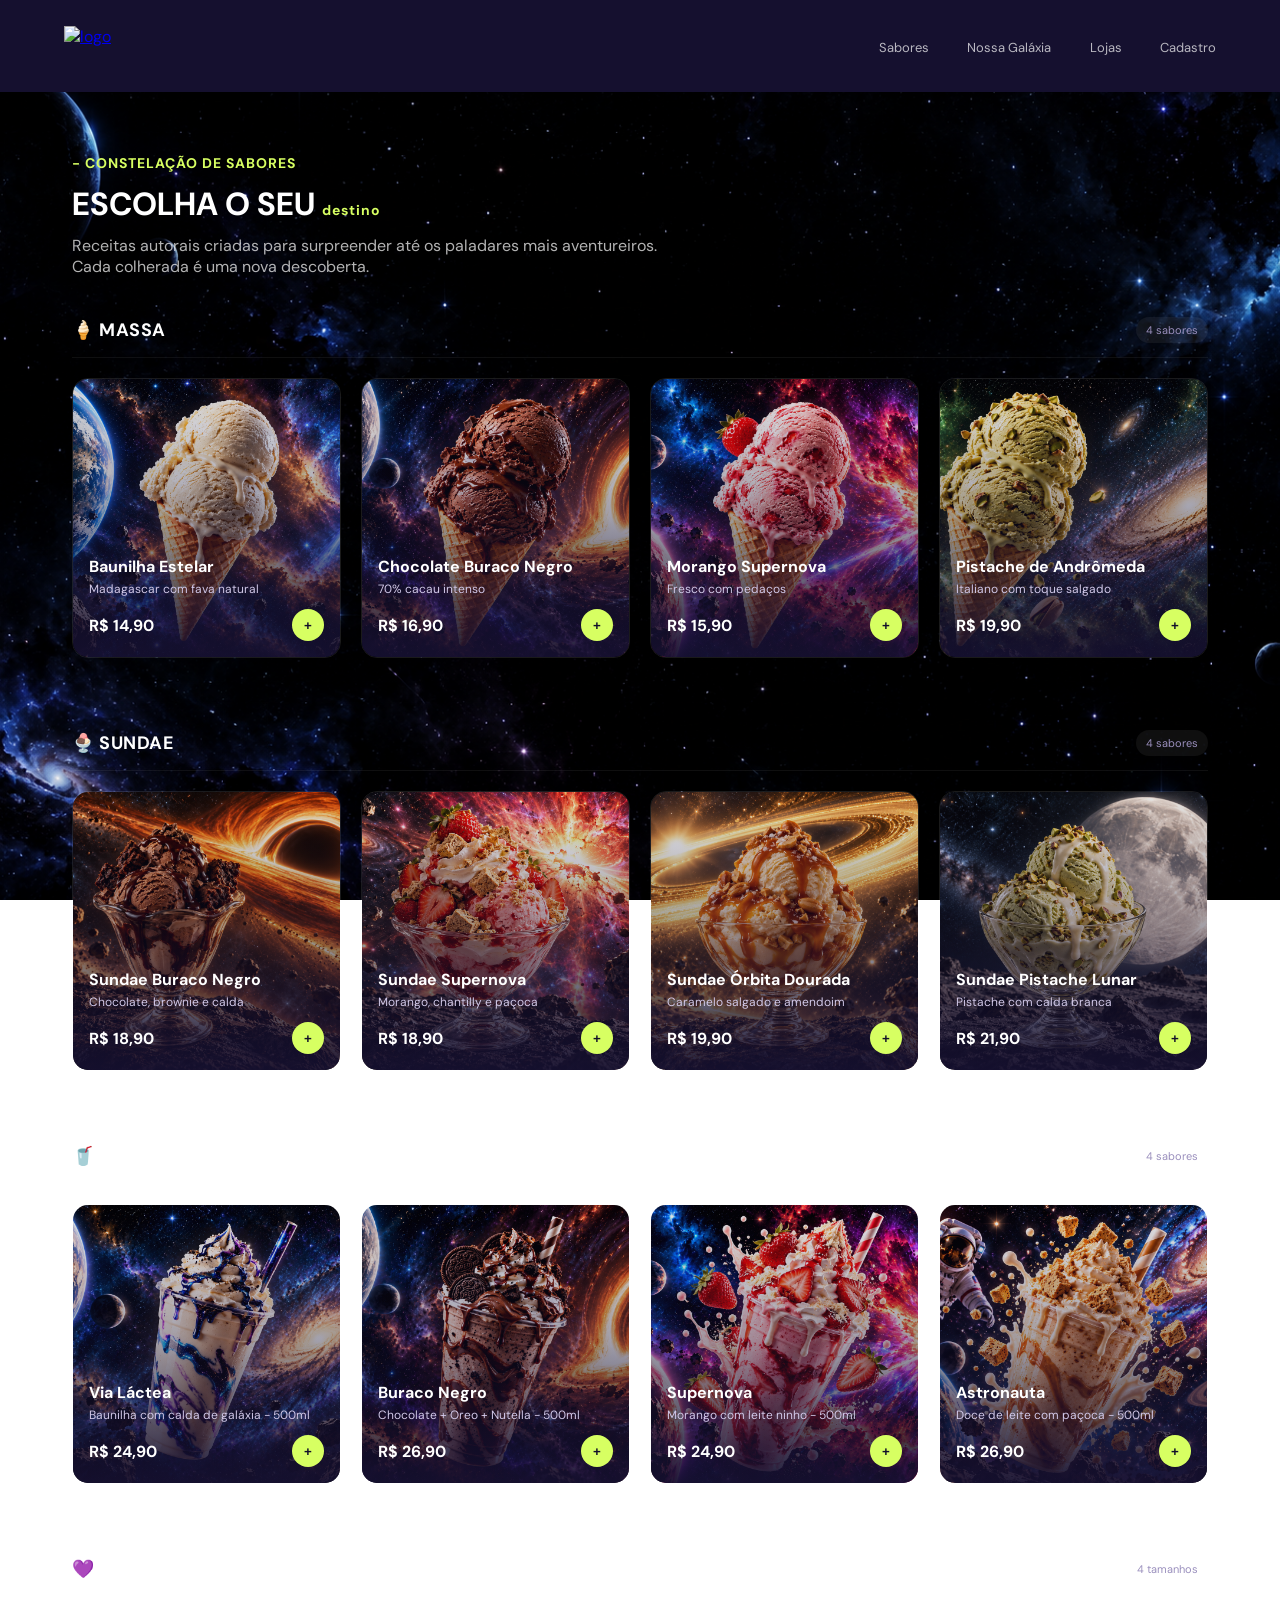
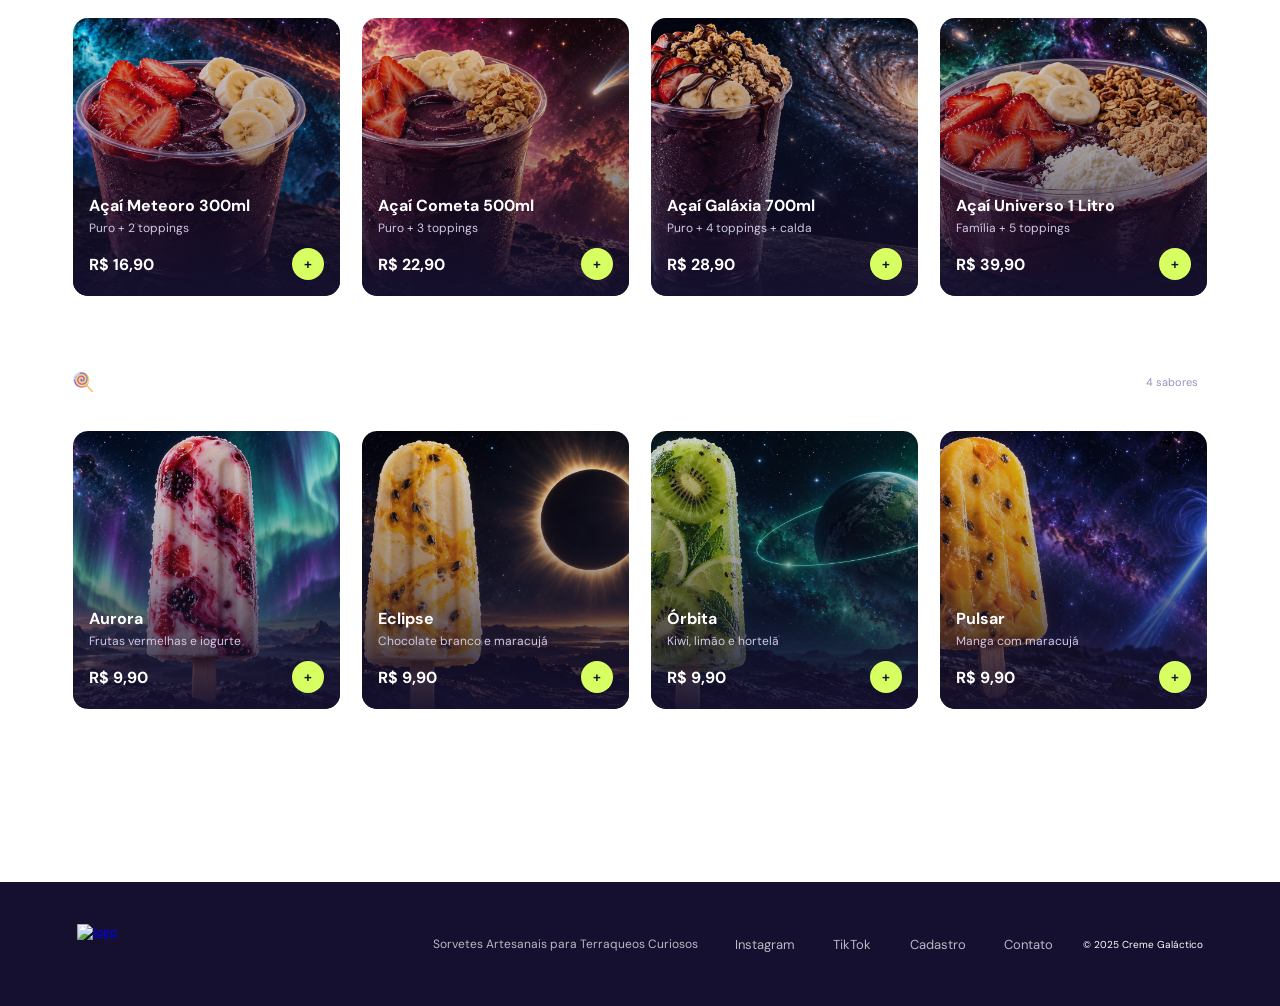
==== commit 2122a816: "Substitui as imagens de alguns cards" ====
--- a/menu/index.html
+++ b/menu/index.html
@@ -43,7 +43,6 @@
                         <div class="card">
                             <img src="../img/Cone de Sorvete em Órbita Cósmica.png" alt="Baunilha Estelar" class="card_bg_img">
                             <div class="card_overlay"></div>
-                            <span class="badge">Mais Vendido</span>
                             <div class="card_content">
                                 <h3>Baunilha Estelar</h3>
                                 <p>Madagascar com fava natural</p>
@@ -92,7 +91,7 @@
                     <div class="cards">
                         
                         <div class="card">
-                            <img src="../img/ChatGPT Image 12 de out. de 2026, 12_16_58.png" alt="Sundae Buraco Negro" class="card_bg_img">
+                            <img src="../img/Sundae de chocolate sob um buraco negro.png" alt="Sundae Buraco Negro" class="card_bg_img">
                             <div class="card_overlay"></div>
                             <div class="card_content">
                                 <h3>Sundae Buraco Negro</h3>
@@ -102,7 +101,7 @@
                         </div>
 
                         <div class="card">
-                            <img src="../img/Sundae de Morango no Espaço.png" alt="Sundae Supernova" class="card_bg_img">
+                            <img src="../img/Sundae de morango diante da supernova.png" alt="Sundae Supernova" class="card_bg_img">
                             <div class="card_overlay"></div>
                             <div class="card_content">
                                 <h3>Sundae Supernova</h3>
@@ -112,7 +111,7 @@
                         </div>
 
                         <div class="card">
-                            <img src="../img/Sundae Cósmico de Caramelo e Amendoim.png" alt="Sundae Órbita" class="card_bg_img">
+                            <img src="../img/Sundae de caramelo sob anéis dourados.png" alt="Sundae Órbita" class="card_bg_img">
                             <div class="card_overlay"></div>
                             <div class="card_content">
                                 <h3>Sundae Órbita Dourada</h3>
@@ -122,7 +121,7 @@
                         </div>
 
                         <div class="card">
-                            <img src="../img/Sundae de Pistache no Cosmos.png" alt="Sundae Pistache" class="card_bg_img">
+                            <img src="../img/Sundae de pistache sob a lua.png" alt="Sundae Pistache" class="card_bg_img">
                             <div class="card_overlay"></div>
                             <div class="card_content">
                                 <h3>Sundae Pistache Lunar</h3>
--- a/menu/style.css
+++ b/menu/style.css
@@ -175,10 +175,9 @@
 }
 
 .card:hover .card_bg_img {
-  transform: scale(1.05); /* Efeito suave de zoom na imagem ao passar o mouse */
-}
-
-/* Camada escura degradê para dar leitura aos textos */
+  transform: scale(1.05);
+}
+
 .card_overlay {
   position: absolute;
   top: 0;
@@ -194,20 +193,6 @@
   z-index: 2;
 }
 
-/* Badge topo */
-.badge {
-  position: relative;
-  z-index: 3;
-  align-self: flex-start;
-  background-color: var(--accent-color);
-  color: #12102a;
-  font-size: 11px;
-  font-weight: 700;
-  padding: 4px 10px;
-  border-radius: 20px;
-}
-
-/* Conteúdo de Texto Inferior */
 .card_content {
   position: relative;
   z-index: 3;
@@ -277,7 +262,6 @@
   color: var(--tertiary-color);
 }
 
-/* Responsividade */
 @media (max-width: 900px) {
   .cards { 
     grid-template-columns: repeat(2, 1fr); 
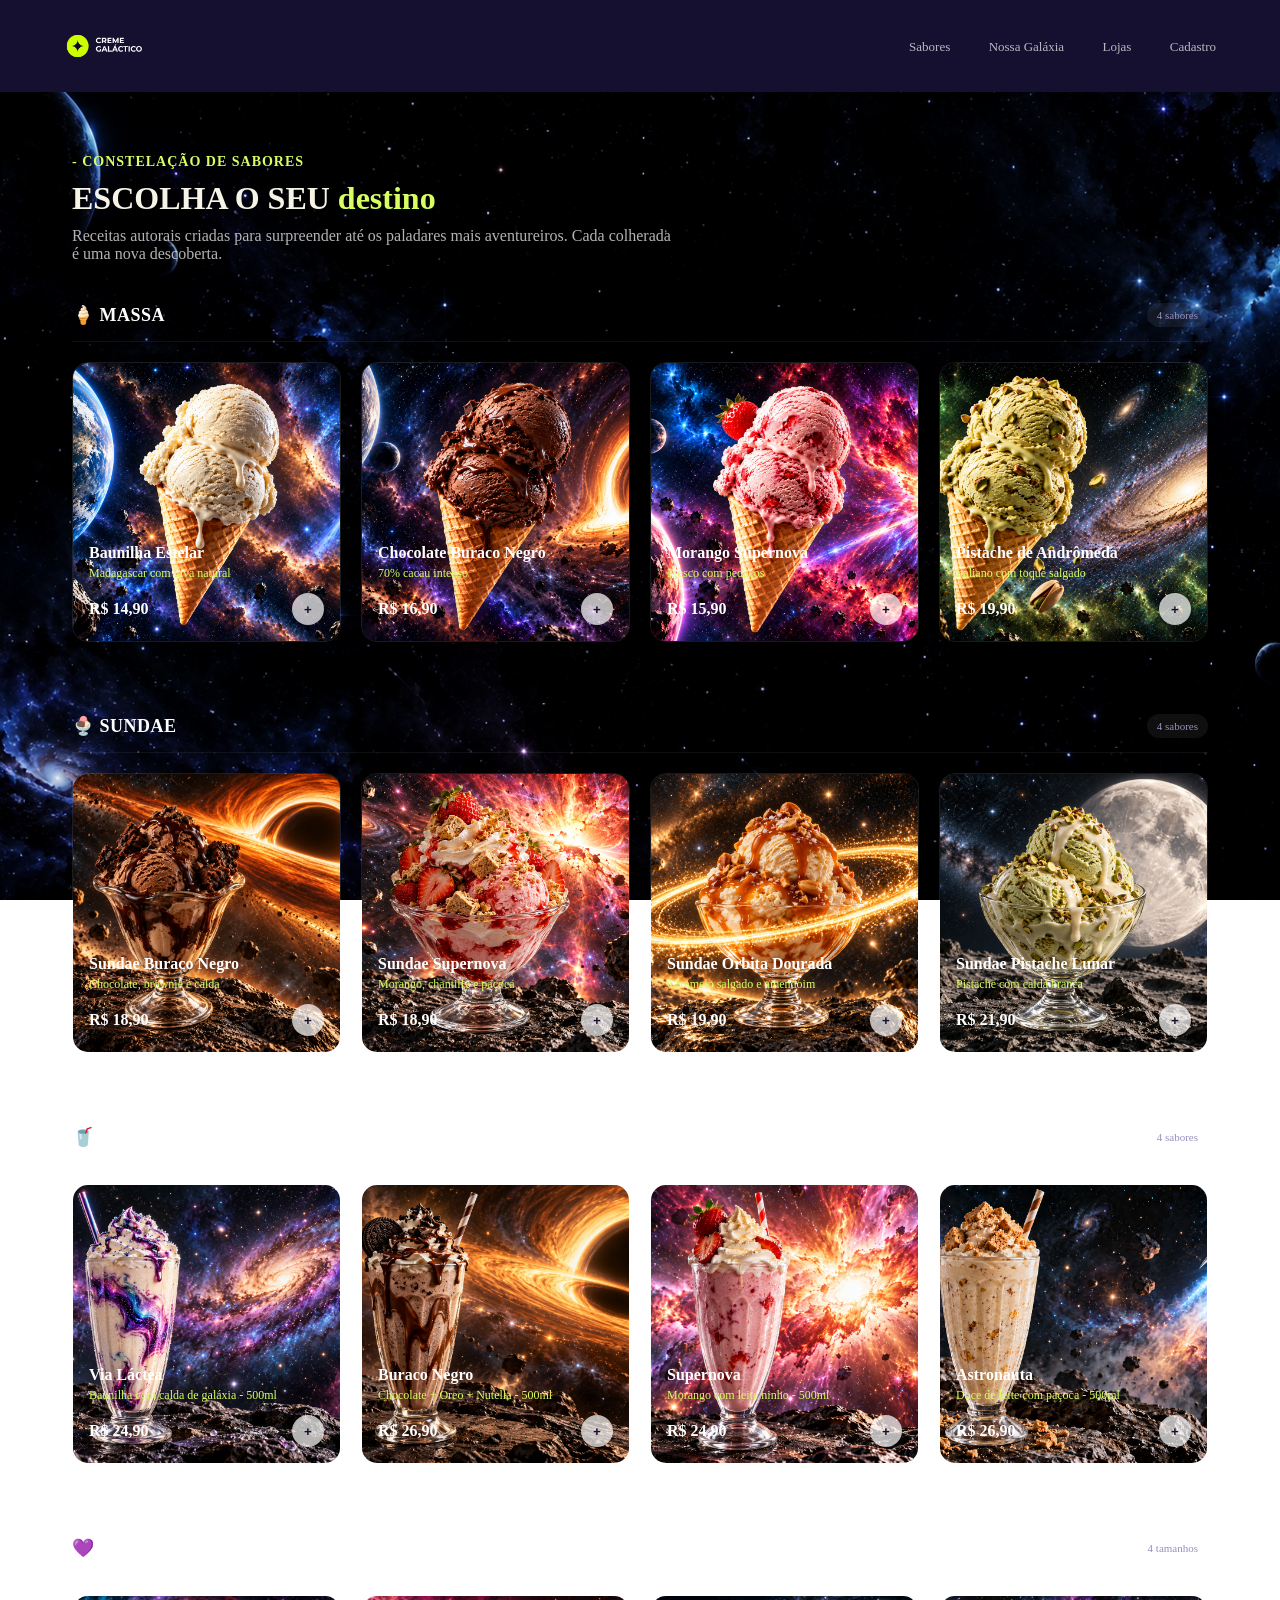
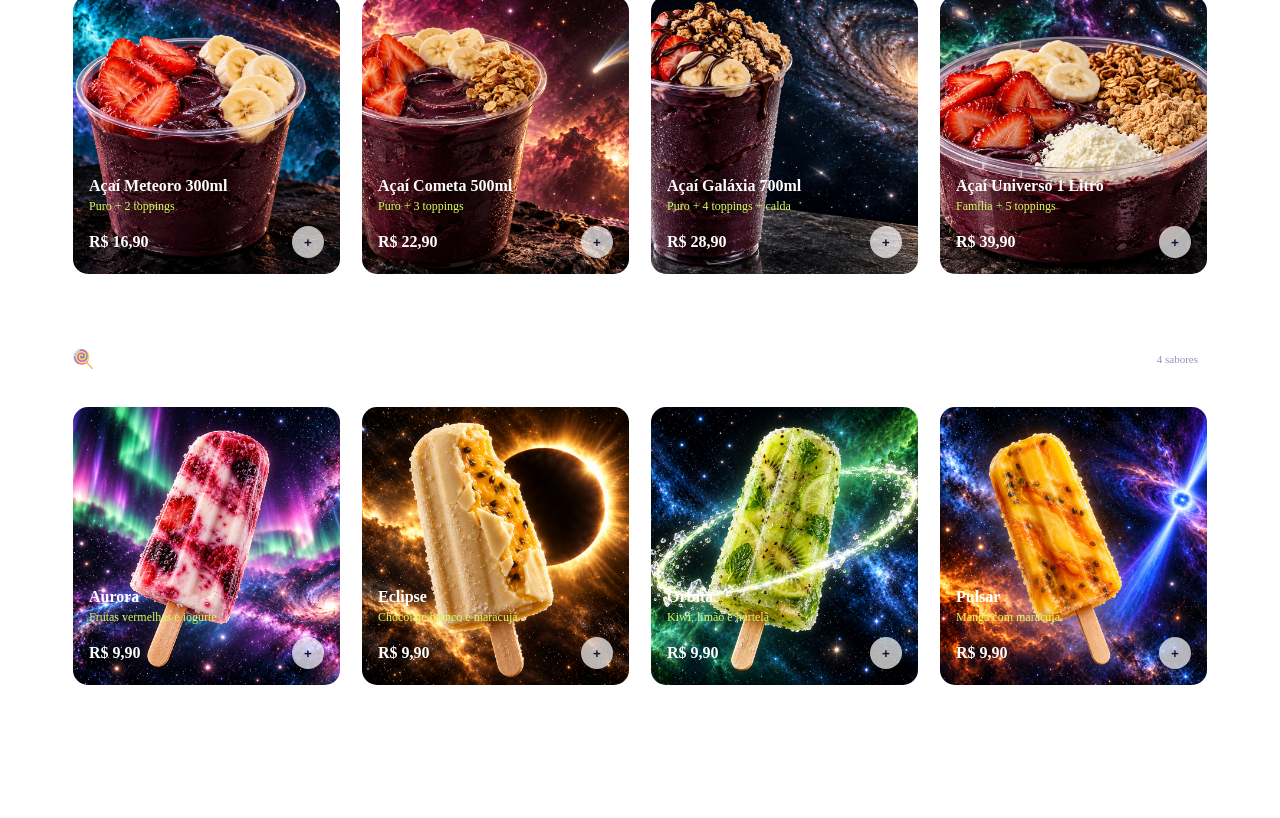
==== commit a29c4afa: "Troquei a imagem de alguns cards e ajustei o tamnho de alguns elementos" ====
--- a/menu/index.html
+++ b/menu/index.html
@@ -12,7 +12,7 @@
 
     <header>
         <div class="header_container">
-            <a href="index.html"><img src="../icons/gemini-svg (1).svg" alt="logo" class="logo"></a>
+            <a href="index.html"><img src="../img/Logo.png" alt="logo" class="logo"></a>
             <nav class="header_nav">
                 <ul>
                     <li><a href="#">Sabores</a></li>
@@ -21,13 +21,16 @@
                     <li><a href="#">Cadastro</a></li>
                 </ul>
             </nav>
+            <button class="ice_cream">
+                <svg xmlns="http://www.w3.org/2000/svg" viewBox="0 0 640 640"><!--!Font Awesome Free 7.3.1 by @fontawesome - https://fontawesome.com License - https://fontawesome.com/license/free Copyright 2026 Fonticons, Inc.--><path d="M463.1 224C463.7 218.7 464 213.4 464 208C464 128.5 399.5 64 320 64C240.5 64 176 128.5 176 208C176 213.4 176.3 218.7 176.9 224L176 224C149.5 224 128 245.5 128 272C128 298.5 149.5 320 176 320L464 320C490.5 320 512 298.5 512 272C512 245.5 490.5 224 464 224L463.1 224zM192 368L297.2 593.5C301.3 602.3 310.2 608 320 608C329.8 608 338.6 602.3 342.8 593.5L448 368L192 368z"/></svg>
+            </button>
         </div>
     </header>
 
     <main>
         <div class="menu_container">
             <div class="menu_hero">
-                <span>- CONSTELAÇÃO DE SABORES</span>
+                <span class="cs_span">- CONSTELAÇÃO DE SABORES</span>
                 <h2>ESCOLHA O SEU <span class="h2_span">destino</span></h2>
                 <p>Receitas autorais criadas para surpreender até os paladares mais aventureiros. Cada colherada é uma nova descoberta.</p>
             </div>
@@ -42,7 +45,6 @@
                         
                         <div class="card">
                             <img src="../img/Cone de Sorvete em Órbita Cósmica.png" alt="Baunilha Estelar" class="card_bg_img">
-                            <div class="card_overlay"></div>
                             <div class="card_content">
                                 <h3>Baunilha Estelar</h3>
                                 <p>Madagascar com fava natural</p>
@@ -52,7 +54,6 @@
 
                         <div class="card">
                             <img src="../img/Cone de Chocolate no Vórtice Cósmico.png" alt="Chocolate Buraco Negro" class="card_bg_img">
-                            <div class="card_overlay"></div>
                             <div class="card_content">
                                 <h3>Chocolate Buraco Negro</h3>
                                 <p>70% cacau intenso</p>
@@ -62,7 +63,6 @@
 
                         <div class="card">
                             <img src="../img/Casquinha de Morango no Espaço.png" alt="Morango Supernova" class="card_bg_img">
-                            <div class="card_overlay"></div>
                             <div class="card_content">
                                 <h3>Morango Supernova</h3>
                                 <p>Fresco com pedaços</p>
@@ -72,7 +72,6 @@
 
                         <div class="card">
                             <img src="../img/Cone de Pistache na Galáxia.png" alt="Pistache Andrômeda" class="card_bg_img">
-                            <div class="card_overlay"></div>
                             <div class="card_content">
                                 <h3>Pistache de Andrômeda</h3>
                                 <p>Italiano com toque salgado</p>
@@ -92,7 +91,6 @@
                         
                         <div class="card">
                             <img src="../img/Sundae de chocolate sob um buraco negro.png" alt="Sundae Buraco Negro" class="card_bg_img">
-                            <div class="card_overlay"></div>
                             <div class="card_content">
                                 <h3>Sundae Buraco Negro</h3>
                                 <p>Chocolate, brownie e calda</p>
@@ -102,7 +100,6 @@
 
                         <div class="card">
                             <img src="../img/Sundae de morango diante da supernova.png" alt="Sundae Supernova" class="card_bg_img">
-                            <div class="card_overlay"></div>
                             <div class="card_content">
                                 <h3>Sundae Supernova</h3>
                                 <p>Morango, chantilly e paçoca</p>
@@ -111,8 +108,7 @@
                         </div>
 
                         <div class="card">
-                            <img src="../img/Sundae de caramelo sob anéis dourados.png" alt="Sundae Órbita" class="card_bg_img">
-                            <div class="card_overlay"></div>
+                            <img src="../img/Sundae de caramelo com anel dourado.png" alt="Sundae Órbita" class="card_bg_img">
                             <div class="card_content">
                                 <h3>Sundae Órbita Dourada</h3>
                                 <p>Caramelo salgado e amendoim</p>
@@ -122,7 +118,6 @@
 
                         <div class="card">
                             <img src="../img/Sundae de pistache sob a lua.png" alt="Sundae Pistache" class="card_bg_img">
-                            <div class="card_overlay"></div>
                             <div class="card_content">
                                 <h3>Sundae Pistache Lunar</h3>
                                 <p>Pistache com calda branca</p>
@@ -141,8 +136,7 @@
                     <div class="cards">
                         
                         <div class="card">
-                            <img src="../img/Milkshake Galáctico Entre Estrelas.png" alt="Shake Via Láctea" class="card_bg_img">
-                            <div class="card_overlay"></div>
+                            <img src="../img/Milkshake galáctico de baunilha.png" alt="Shake Via Láctea" class="card_bg_img">
                             <div class="card_content">
                                 <h3>Via Láctea</h3>
                                 <p>Baunilha com calda de galáxia - 500ml</p>
@@ -151,8 +145,7 @@
                         </div>
 
                         <div class="card">
-                            <img src="../img/Milkshake Oreo Cósmico no Espaço.png" alt="Shake Buraco Negro" class="card_bg_img">
-                            <div class="card_overlay"></div>
+                            <img src="../img/Milkshake de chocolate diante do buraco negro.png" alt="Shake Buraco Negro" class="card_bg_img">
                             <div class="card_content">
                                 <h3>Buraco Negro</h3>
                                 <p>Chocolate + Oreo + Nutella - 500ml</p>
@@ -161,8 +154,7 @@
                         </div>
 
                         <div class="card">
-                            <img src="../img/Milkshake de Morango Cósmico.png" alt="Shake Supernova" class="card_bg_img">
-                            <div class="card_overlay"></div>
+                            <img src="../img/Milkshake de morango sob uma supernova.png" alt="Shake Supernova" class="card_bg_img">
                             <div class="card_content">
                                 <h3>Supernova</h3>
                                 <p>Morango com leite ninho - 500ml</p>
@@ -171,8 +163,7 @@
                         </div>
 
                         <div class="card">
-                            <img src="../img/Milkshake Cósmico em Órbita.png" alt="Shake Astronauta" class="card_bg_img">
-                            <div class="card_overlay"></div>
+                            <img src="../img/Milkshake cósmico de paçoca e foguete retrô.png" alt="Shake Astronauta" class="card_bg_img">
                             <div class="card_content">
                                 <h3>Astronauta</h3>
                                 <p>Doce de leite com paçoca - 500ml</p>
@@ -191,9 +182,7 @@
                     <div class="cards">
                         
                         <div class="card">
-                            <img src="../img/Açaí cósmico com morango e banana.png" alt="Açaí Meteoro" class="card_bg_img">
-                            <div class="card_overlay"></div>
-                            <div class="card_content">
+                            <img src="../img/Açaí cósmico com morango e banana.png" alt="Açaí Meteoro" class="card_bg_img">                            <div class="card_content">
                                 <h3>Açaí Meteoro 300ml</h3>
                                 <p>Puro + 2 toppings</p>
                                 <div class="card_price"><strong>R$ 16,90</strong><button>+</button></div>
@@ -201,9 +190,7 @@
                         </div>
 
                         <div class="card">
-                            <img src="../img/Açaí galáctico com morango, banana e granola.png" alt="Açaí Cometa" class="card_bg_img">
-                            <div class="card_overlay"></div>
-                            <div class="card_content">
+                            <img src="../img/Açaí galáctico com morango, banana e granola.png" alt="Açaí Cometa" class="card_bg_img">                            <div class="card_content">
                                 <h3>Açaí Cometa 500ml</h3>
                                 <p>Puro + 3 toppings</p>
                                 <div class="card_price"><strong>R$ 22,90</strong><button>+</button></div>
@@ -212,7 +199,6 @@
 
                         <div class="card">
                             <img src="../img/Açaí cósmico com quatro coberturas.png" alt="Açaí Galáxia" class="card_bg_img">
-                            <div class="card_overlay"></div>
                             <div class="card_content">
                                 <h3>Açaí Galáxia 700ml</h3>
                                 <p>Puro + 4 toppings + calda</p>
@@ -222,7 +208,6 @@
 
                         <div class="card">
                             <img src="../img/Açaí família com cinco coberturas cósmicas.png" alt="Açaí Universo" class="card_bg_img">
-                            <div class="card_overlay"></div>
                             <div class="card_content">
                                 <h3>Açaí Universo 1 Litro</h3>
                                 <p>Família + 5 toppings</p>
@@ -241,8 +226,7 @@
                     <div class="cards">
                         
                         <div class="card">
-                            <img src="../img/Picolé cremoso de frutas vermelhas sob aurora.png" alt="Aurora" class="card_bg_img">
-                            <div class="card_overlay"></div>
+                            <img src="../img/Picolé de frutas sob auroras cósmicas.png" alt="Aurora" class="card_bg_img">
                             <div class="card_content">
                                 <h3>Aurora</h3>
                                 <p>Frutas vermelhas e iogurte</p>
@@ -251,8 +235,7 @@
                         </div>
 
                         <div class="card">
-                            <img src="../img/Picolé branco de maracujá sob eclipse solar.png" alt="Eclipse" class="card_bg_img">
-                            <div class="card_overlay"></div>
+                            <img src="../img/Picolé de maracujá sob eclipse dourado.png" alt="Eclipse" class="card_bg_img">
                             <div class="card_content">
                                 <h3>Eclipse</h3>
                                 <p>Chocolate branco e maracujá</p>
@@ -261,8 +244,7 @@
                         </div>
 
                         <div class="card">
-                            <img src="../img/Picolé de kiwi sob órbita turquesa.png" alt="Órbita" class="card_bg_img">
-                            <div class="card_overlay"></div>
+                            <img src="../img/Picolé cósmico de kiwi e hortelã (2).png" alt="Órbita" class="card_bg_img">
                             <div class="card_content">
                                 <h3>Órbita</h3>
                                 <p>Kiwi, limão e hortelã</p>
@@ -271,8 +253,7 @@
                         </div>
 
                         <div class="card">
-                            <img src="../img/Picolé de manga-maracujá sob um pulsar.png" alt="Pulsar" class="card_bg_img">
-                            <div class="card_overlay"></div>
+                            <img src="../img/Picolé de manga e maracujá cósmico.png" alt="Pulsar" class="card_bg_img">
                             <div class="card_content">
                                 <h3>Pulsar</h3>
                                 <p>Manga com maracujá</p>
@@ -287,22 +268,6 @@
         </div>
     </main>
 
-    <footer>
-        <div class="footer_container">
-            <a href="#"><img src="../icons/gemini-svg (1).svg" alt="logo" class="logo"></a>
-            <p>Sorvetes Artesanais para Terraqueos Curiosos</p>
-            <nav class="footer_nav">
-                <ul>
-                    <li><a href="#">Instagram</a></li>
-                    <li><a href="#">TikTok</a></li>
-                    <li><a href="#">Cadastro</a></li>
-                    <li><a href="#">Contato</a></li>
-                </ul>
-            </nav>
-            <small>© 2025 Creme Galáctico</small>
-        </div>
-    </footer>
-
 </body>
 
 </html>
--- a/menu/style.css
+++ b/menu/style.css
@@ -21,8 +21,6 @@
     background-size: cover;
     background-attachment: fixed;
     min-height: 100vh;
-    font-family: var(--font-family);
-    color: #fff;
 }
 
 header {
@@ -39,38 +37,53 @@
   margin: 0 auto;
   padding: 26px 5vw;
   width: 100%; 
+  overflow: hidden;
 }
 
 .logo {
   display: block;      
   width: auto;           
   height: 40px;         
-  max-width: 100%;       
+  max-width: 120px;   
   object-fit: contain; 
-}
-
-.header_nav ul,
-.footer_nav ul {
+  flex-shrink: 0;
+}
+
+.header_nav ul {
+  display: flex;
   gap: clamp(24px, 3vw, 52px);
-  display: flex;
   list-style: none;
 }
 
-.header_nav a,
-.footer_nav a {
+.header_nav a {
   color: var(--tertiary-color);
+  font-family: Georgia, 'Times New Roman', Times, serif;
   text-decoration: none;
   font-size: 13px;
   font-weight: 400;
   transition: color .2s ease;
 }
 
-.header_nav a:hover,
-.footer_nav a:hover {
-  color: var(--accent-color);
-}
-
-/* Hero & Container Principal */
+.header_nav a:hover {
+  color: var(--accent-color);
+}
+
+.ice_cream {
+  color: var(--accent-color);
+  display: none;
+  background: none;
+  border: none;
+  padding: 0;
+  cursor: pointer;
+  line-height: 0;
+  flex-shrink: 0
+}
+
+.ice_cream svg {
+  height: 40px;
+  width: 40px;
+  fill: currentColor;
+}
 .menu_container {
   padding: 60px 20px;
 }
@@ -81,7 +94,8 @@
   padding: 0 32px;
 }
 
-.menu_hero span {
+.cs_span {
+  font-family: Georgia, 'Times New Roman', Times, serif;
   color: var(--accent-color);
   font-size: 14px;
   font-weight: 700;
@@ -89,11 +103,12 @@
 }
 
 .menu_hero h2 {
+  color: #F6F3E7;
   font-size: 32px;
   margin: 10px 0;
 }
 
-.menu_hero .h2_span {
+.h2_span {
   color: var(--accent-color);
 }
 
@@ -161,8 +176,6 @@
   transform: translateY(-4px);
   border-color: var(--accent-color);
 }
-
-/* Imagem cobrindo 100% do card */
 .card_bg_img {
   position: absolute;
   top: 0;
@@ -178,21 +191,6 @@
   transform: scale(1.05);
 }
 
-.card_overlay {
-  position: absolute;
-  top: 0;
-  left: 0;
-  width: 100%;
-  height: 100%;
-  background: linear-gradient(
-    to top, 
-    rgba(21, 16, 47, 0.95) 0%, 
-    rgba(21, 16, 47, 0.4) 50%, 
-    rgba(21, 16, 47, 0.1) 100%
-  );
-  z-index: 2;
-}
-
 .card_content {
   position: relative;
   z-index: 3;
@@ -208,7 +206,7 @@
 }
 
 .card p { 
-  color: #d1c8e8; 
+  color: var(--accent-color); 
   font-size: 12px; 
   margin-bottom: 12px; 
 }
@@ -229,8 +227,8 @@
   height: 32px;
   border-radius: 50%;
   border: none;
-  background: var(--accent-color);
-  color: #12102a;
+  background: #FFFFFFB3;
+  color: #15102F;
   font-weight: 700;
   cursor: pointer;
   transition: transform 0.2s ease, background-color 0.2s ease;
@@ -238,28 +236,7 @@
 
 .card_price button:hover {
   transform: scale(1.1);
-  background-color: #fff;
-}
-
-footer {
-  width: 100%;
-  background-color: var(--primary-color);
-  margin-top: 40px;
-}
-
-.footer_container {
-  font-size: 12px;
-  display: grid;
-  align-items: center;
-  grid-template-columns: 1.2fr 1fr auto auto;
-  gap: 30px;
-  max-width: 1440px;
-  margin: 0 auto;
-  padding: 42px 6vw;
-}
-
-.footer_container p {
-  color: var(--tertiary-color);
+  background-color: var(--accent-color);
 }
 
 @media (max-width: 900px) {
@@ -267,13 +244,13 @@
     grid-template-columns: repeat(2, 1fr); 
   }
   .header_container {
-    flex-direction: column;
-    text-align: center;
     gap: 16px;
   }
-  .footer_container {
-    grid-template-columns: 1fr;
-    text-align: center;
+  .header_nav {
+    display: none;
+  }
+  .ice_cream {
+    display: block;
   }
 }
 
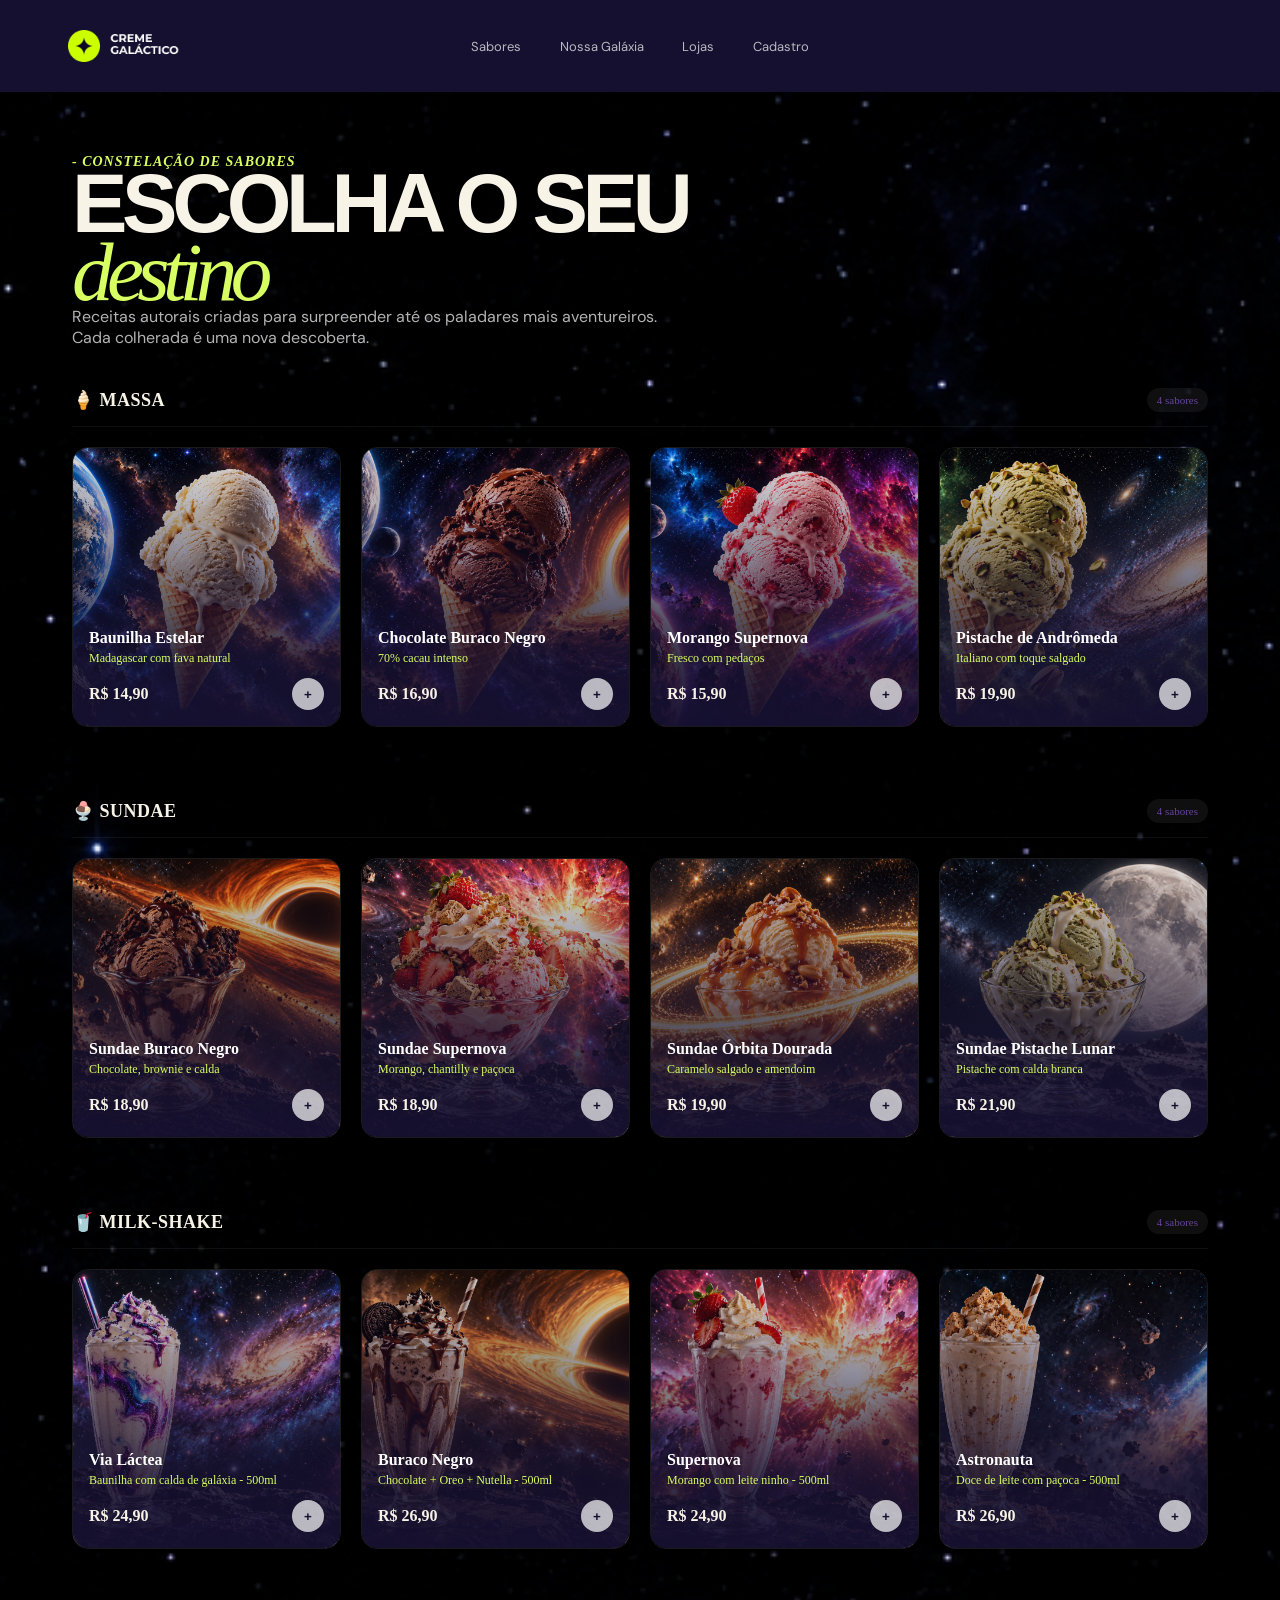
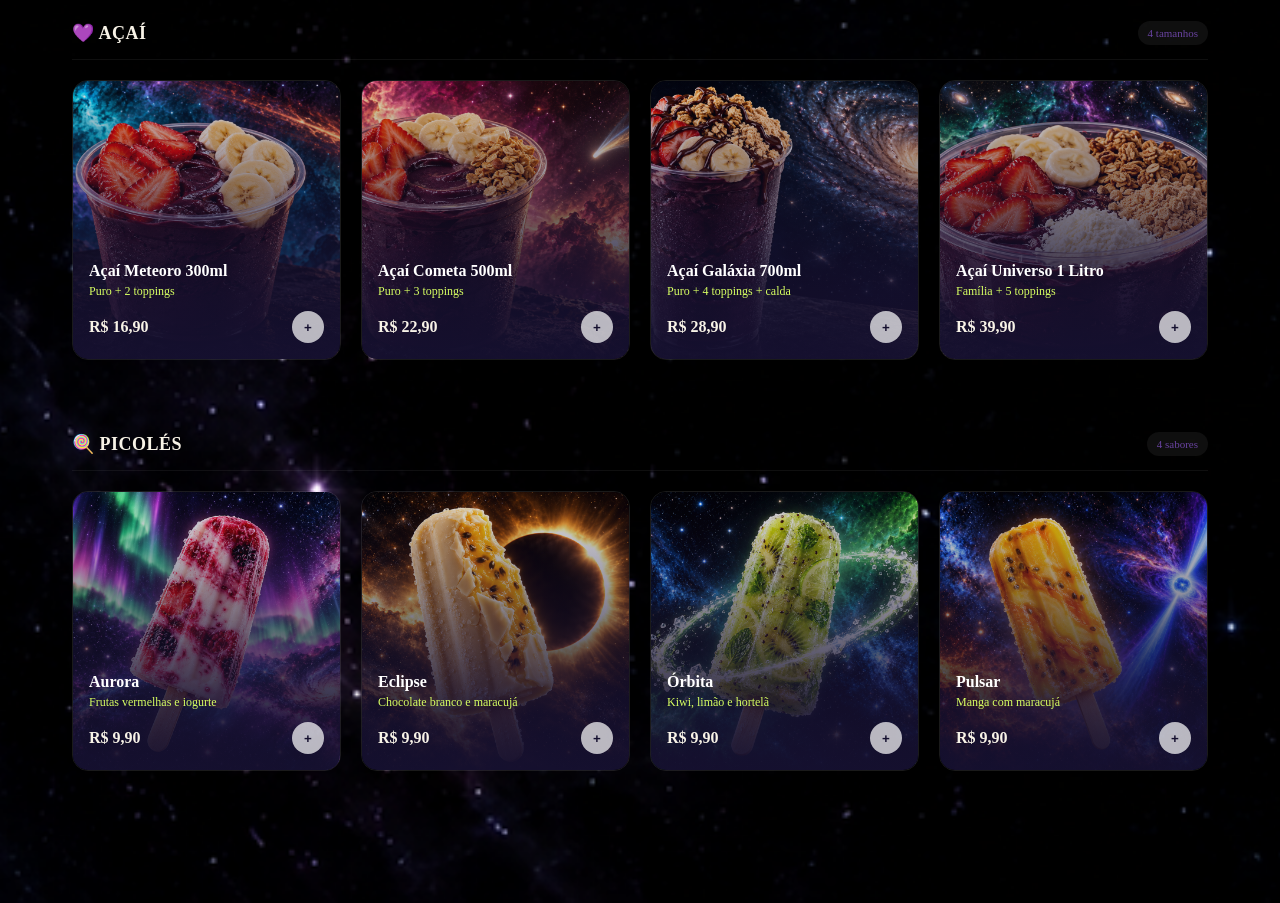
==== commit 03131336: "Finalizei a estilização do menu" ====
--- a/menu/index.html
+++ b/menu/index.html
@@ -31,8 +31,8 @@
         <div class="menu_container">
             <div class="menu_hero">
                 <span class="cs_span">- CONSTELAÇÃO DE SABORES</span>
-                <h2>ESCOLHA O SEU <span class="h2_span">destino</span></h2>
-                <p>Receitas autorais criadas para surpreender até os paladares mais aventureiros. Cada colherada é uma nova descoberta.</p>
+                <h2>ESCOLHA O SEU <br> <span class="h2_span">destino</span></h2>
+                <p>Receitas autorais criadas para surpreender até os paladares mais aventureiros. <br> Cada colherada é uma nova descoberta.</p>
             </div>
 
             <div class="card_container">
--- a/menu/style.css
+++ b/menu/style.css
@@ -19,8 +19,9 @@
     background-repeat: no-repeat;
     background-position: center;
     background-size: cover;
-    background-attachment: fixed;
     min-height: 100vh;
+    min-width: 320px;
+    overflow-x: hidden;
 }
 
 header {
@@ -44,11 +45,18 @@
   display: block;      
   width: auto;           
   height: 40px;         
-  max-width: 120px;   
+  max-width: 100%;   
   object-fit: contain; 
   flex-shrink: 0;
 }
 
+.header_nav {
+  position: absolute;
+  left: 50%;
+  transform: translateX(-50%); /* Move o menu exatamente para o centro */
+  display: flex;
+}
+
 .header_nav ul {
   display: flex;
   gap: clamp(24px, 3vw, 52px);
@@ -57,7 +65,7 @@
 
 .header_nav a {
   color: var(--tertiary-color);
-  font-family: Georgia, 'Times New Roman', Times, serif;
+  font-family: var(--font-family);
   text-decoration: none;
   font-size: 13px;
   font-weight: 400;
@@ -96,6 +104,7 @@
 
 .cs_span {
   font-family: Georgia, 'Times New Roman', Times, serif;
+  font-style: italic;
   color: var(--accent-color);
   font-size: 14px;
   font-weight: 700;
@@ -103,18 +112,30 @@
 }
 
 .menu_hero h2 {
-  color: #F6F3E7;
-  font-size: 32px;
-  margin: 10px 0;
-}
-
-.h2_span {
+  color: #F8F3E7;
+  margin: 0;
+  font-size: clamp(54px, 6.5vw, 104px);
+  font-family: 'Bricolage Grotesque', sans-serif;
+  font-stretch: condensed;
+  font-weight: 600;
+  line-height: .82;
+  letter-spacing: -.065em;
+  text-transform: uppercase;
+  }
+
+  .h2_span {
   color: var(--accent-color);
+  font-family: Georgia, 'Times New Roman', Times, serif;
+  font-weight: 400;
+  letter-spacing: -.08em;
+  text-transform: none;     
+  font-style: italic;     
 }
 
 .menu_hero p {
   color: var(--tertiary-color);
   max-width: 600px;
+  font-family: var(--font-family);
 }
 
 .card_container {
@@ -137,7 +158,7 @@
 }
 
 .card_category h2 {
-  color: #fff;
+  color: #F8F3E7;
   font-size: 18px;
   font-weight: 700;
   text-transform: uppercase;
@@ -145,7 +166,7 @@
 }
 
 .card_category span {
-  color: #9a8fbd;
+  color: var(--secondary-color);
   font-size: 11px;
   background: rgba(255,255,255,0.06);
   padding: 6px 10px;
@@ -176,6 +197,31 @@
   transform: translateY(-4px);
   border-color: var(--accent-color);
 }
+
+.card::after {
+  content: '';
+  position: absolute;
+  inset: 0;
+  background: linear-gradient(
+    180deg, 
+    rgba(21, 16, 47, 0.1) 0%, 
+    rgba(21, 16, 47, 0.85) 75%, 
+    rgba(21, 16, 47, 0.98) 100%
+  );
+  z-index: 2;
+  pointer-events: none; 
+  transition: opacity 0.3s ease;
+}
+
+.card:hover::after {
+  background: linear-gradient(
+    180deg, 
+    rgba(21, 16, 47, 0) 0%, 
+    rgba(105, 67, 161, 0.7) 60%, 
+    rgba(21, 16, 47, 0.95) 100%
+  );
+}
+
 .card_bg_img {
   position: absolute;
   top: 0;
@@ -218,7 +264,7 @@
 }
 
 .card_price strong { 
-  color: #fff; 
+  color: #F8F3E7; 
   font-size: 16px; 
 }
 
